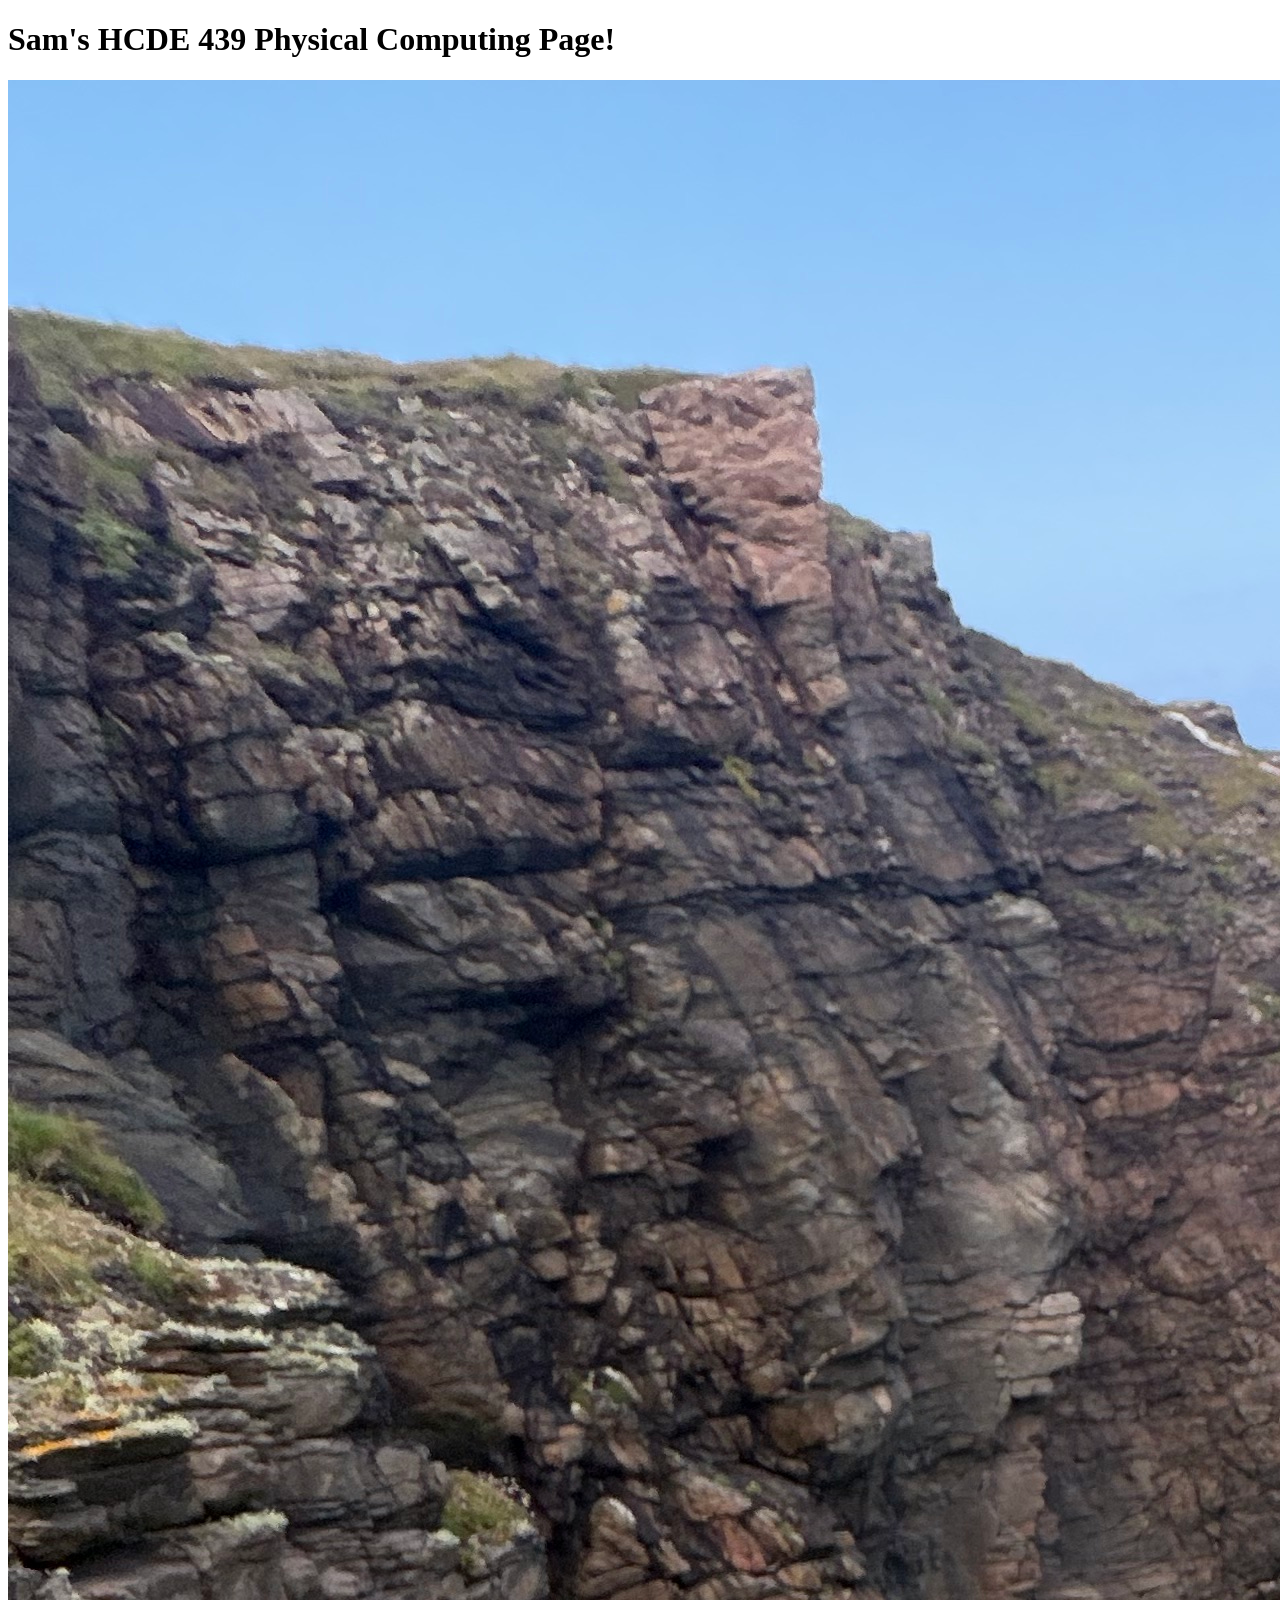
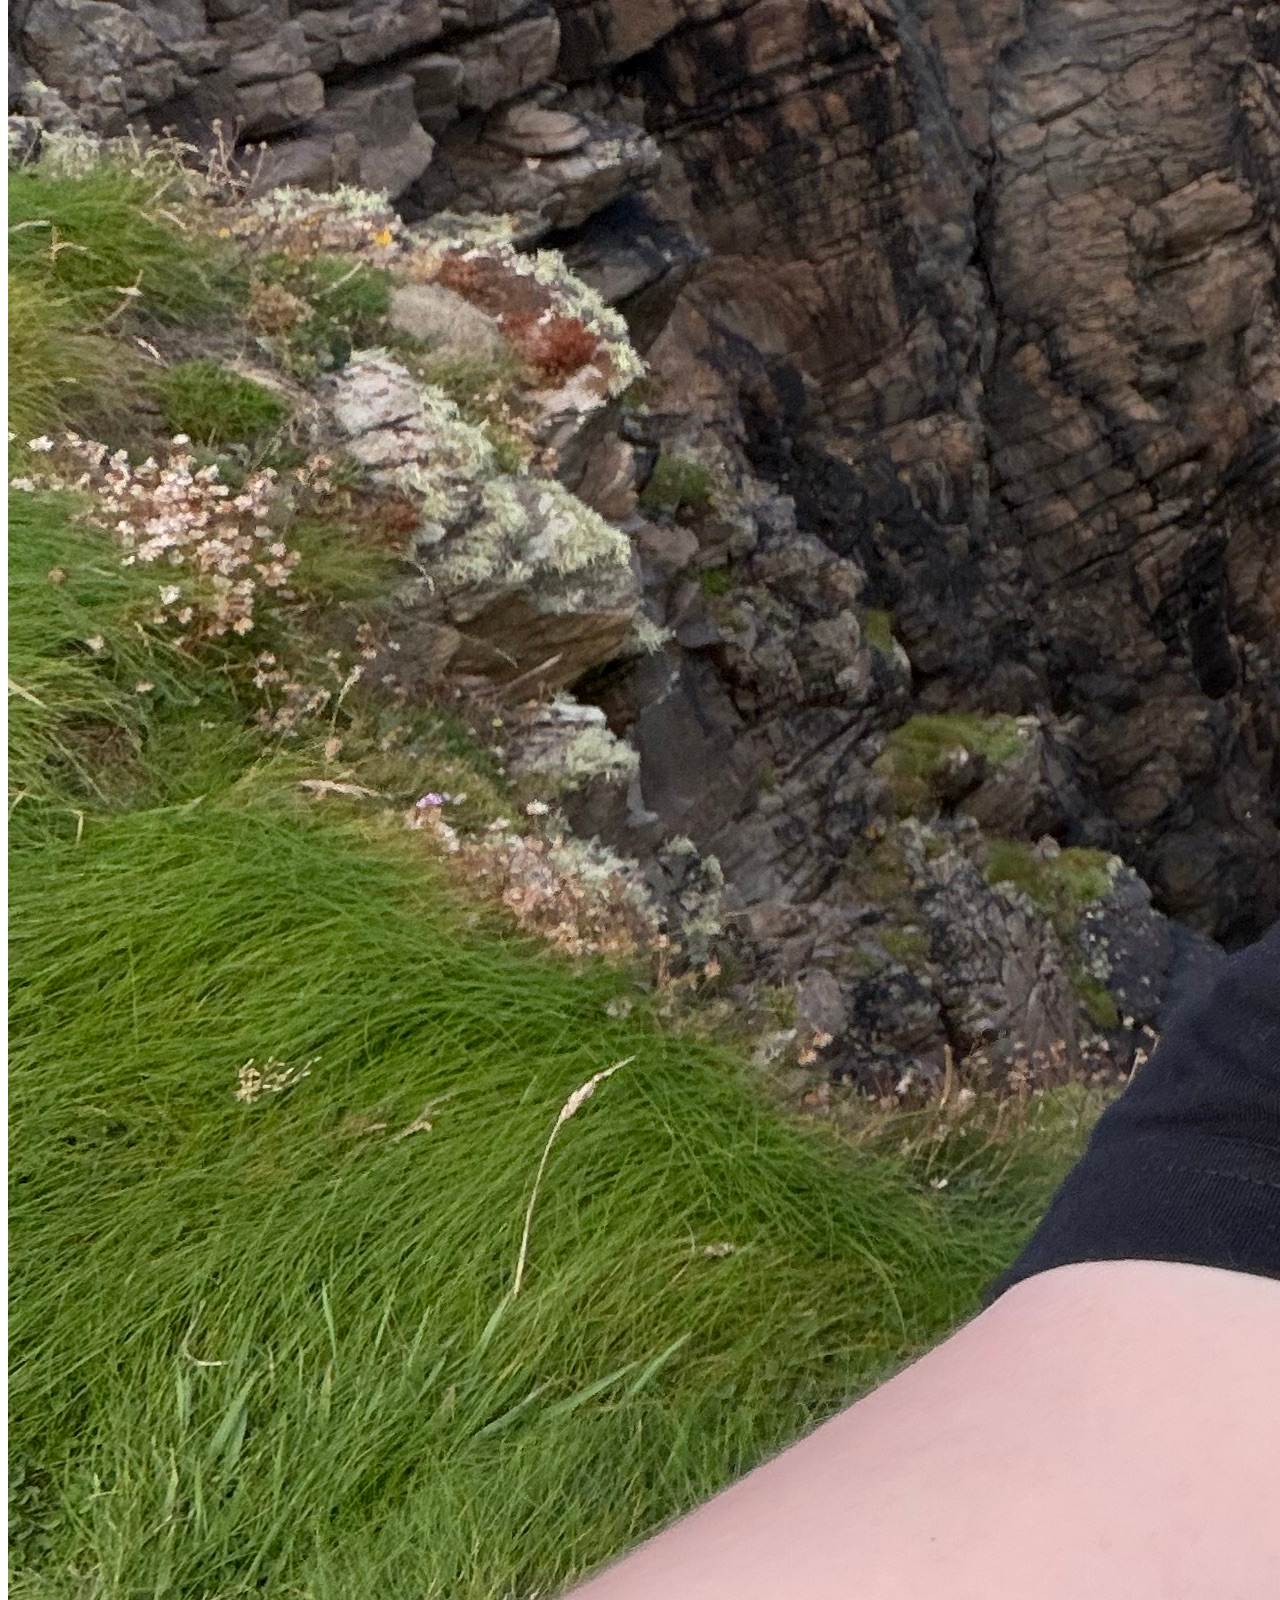
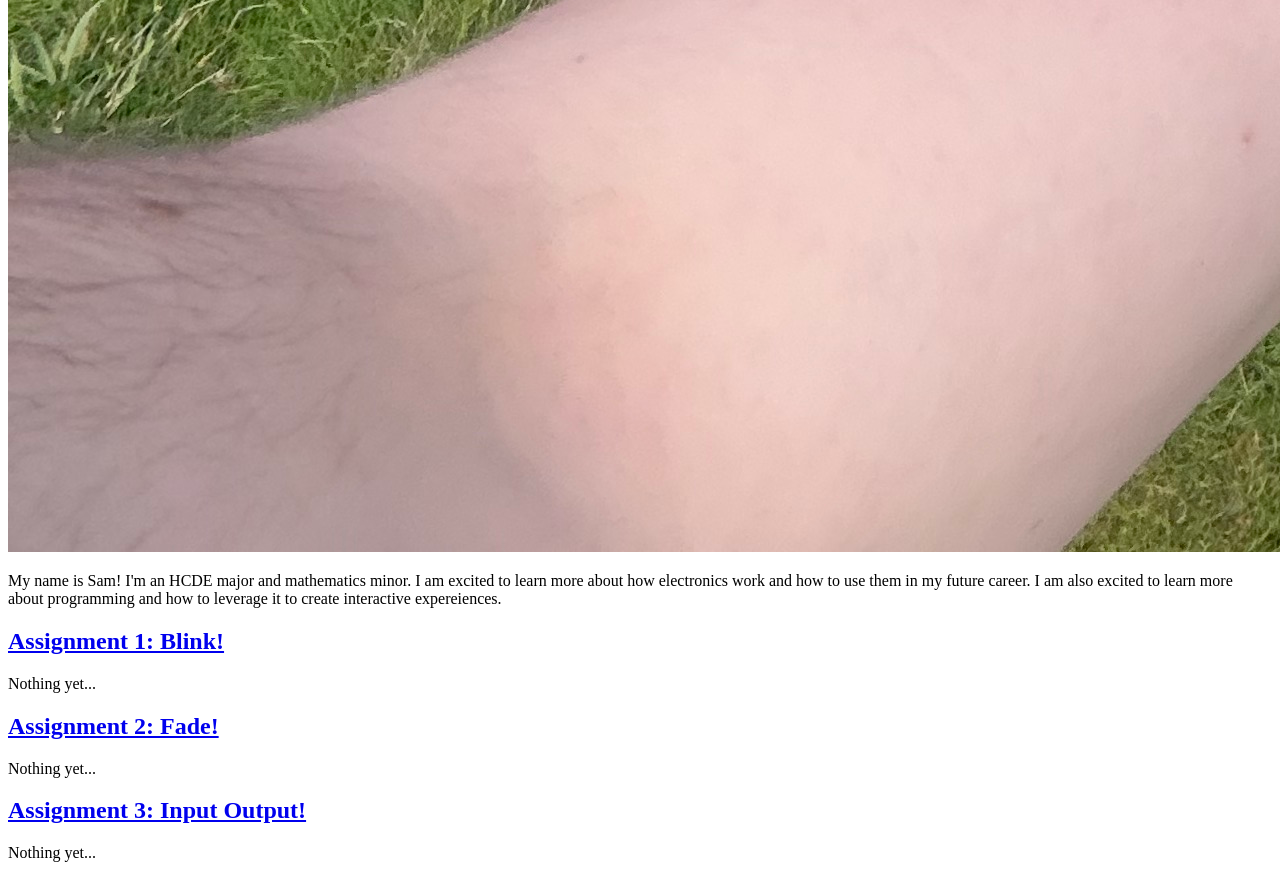
==== docs/index.html @ c6392445 "a0 setup" ====
<!DOCTYPE html>
<html>
  <head>
    <meta charset="utf-8" />
    <meta name="viewport" content="width=device-width, maximum-scale=1.0" />

    <title>Sam's HCDE 439 Physical Computing Page!</title>

    <link href="style.css" rel="stylesheet" />
  </head>
  <body>
    <h1>Sam's HCDE 439 Physical Computing Page!</h1>

    <div class="header">
      <img src="profile.jpeg" />
      <p>
        My name is Sam! I'm an HCDE major and mathematics minor. I am excited to learn more about how electronics
        work and how to use them in my future career. I am also excited to learn more about programming and how to
        leverage it to create interactive expereiences.
      </p>
    </div>

    <div class="grid">
      <div class="assignment">
        <a href="a1.html">
          <h2>Assignment 1: Blink!</h2>
        </a>
        <p>Nothing yet...</p>
      </div>

      <div class="assignment">
        <a href="a2.html">
          <h2>Assignment 2: Fade!</h2>
        </a>
        <p>Nothing yet...</p>
      </div>

      <div class="assignment">
        <a href="a3.html">
          <h2>Assignment 3: Input Output!</h2>
        </a>
        <p>Nothing yet...</p>
      </div>
    </div>
  </body>
</html>
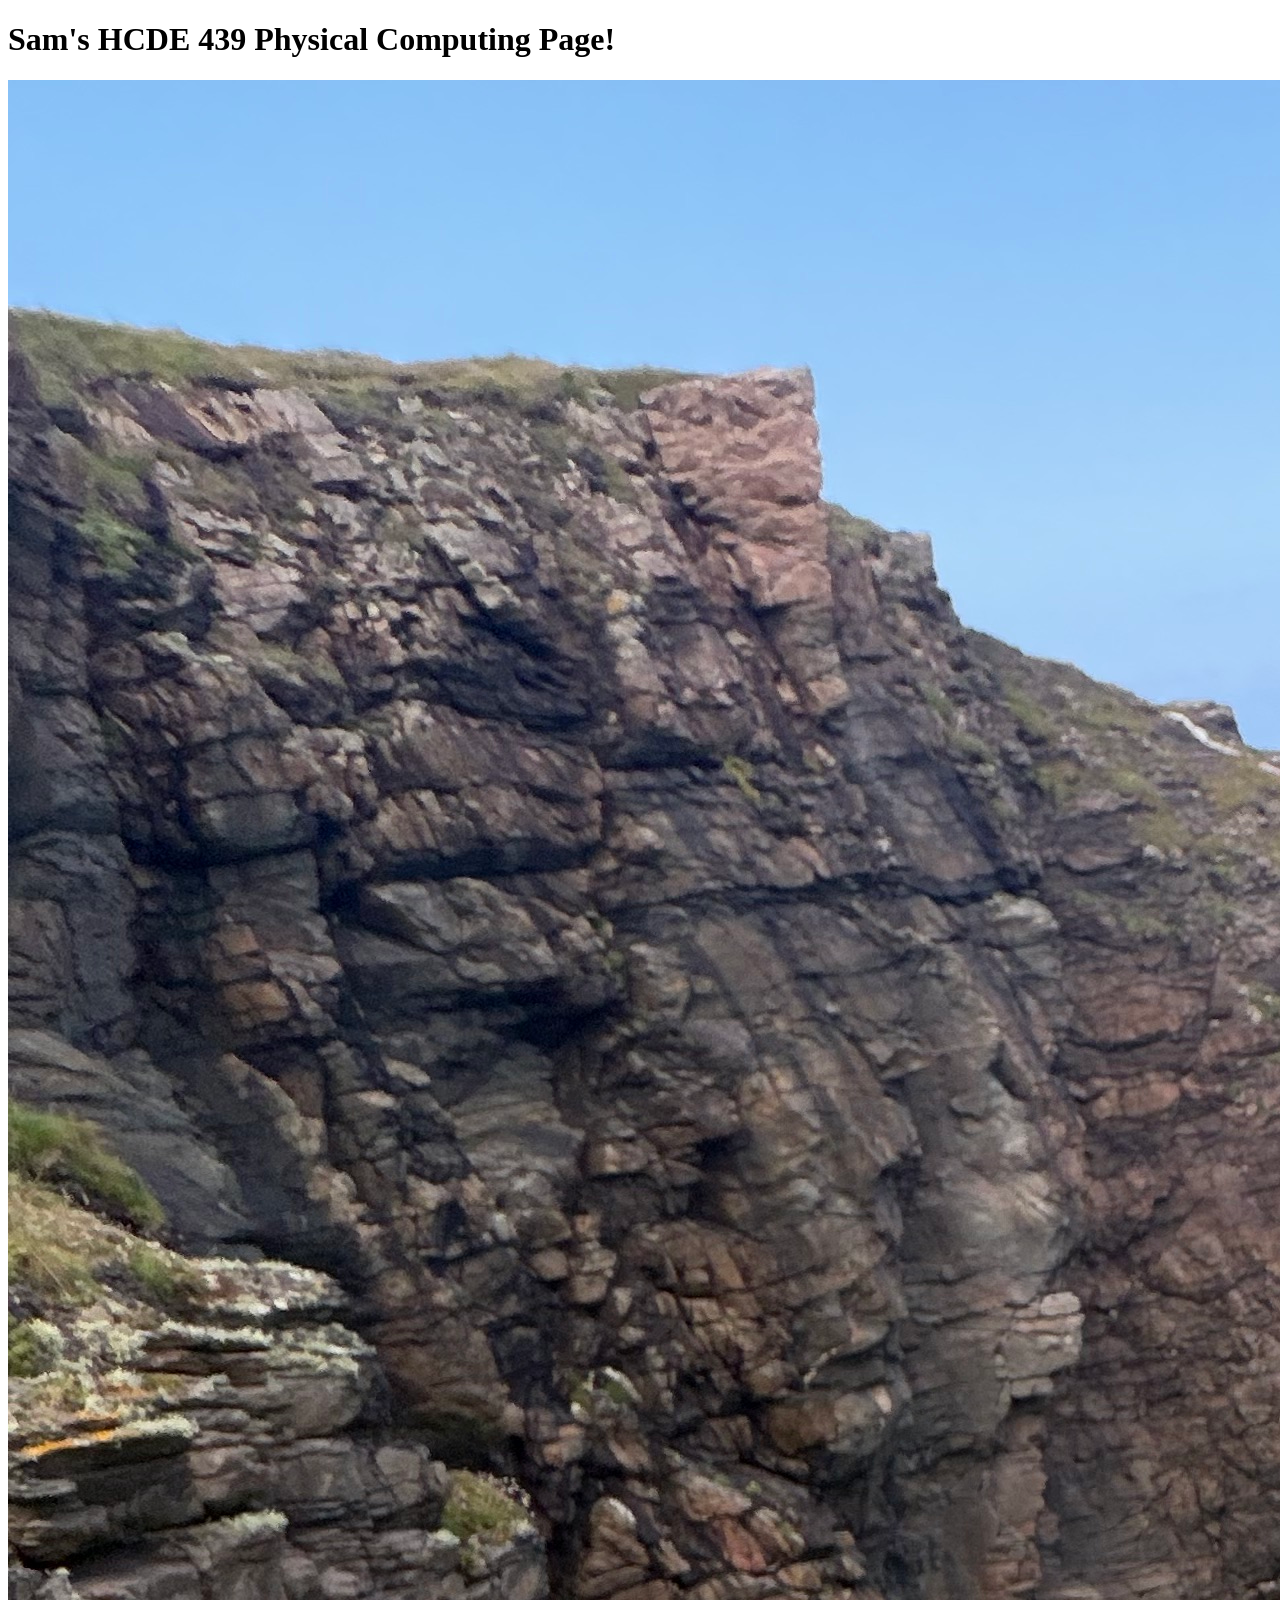
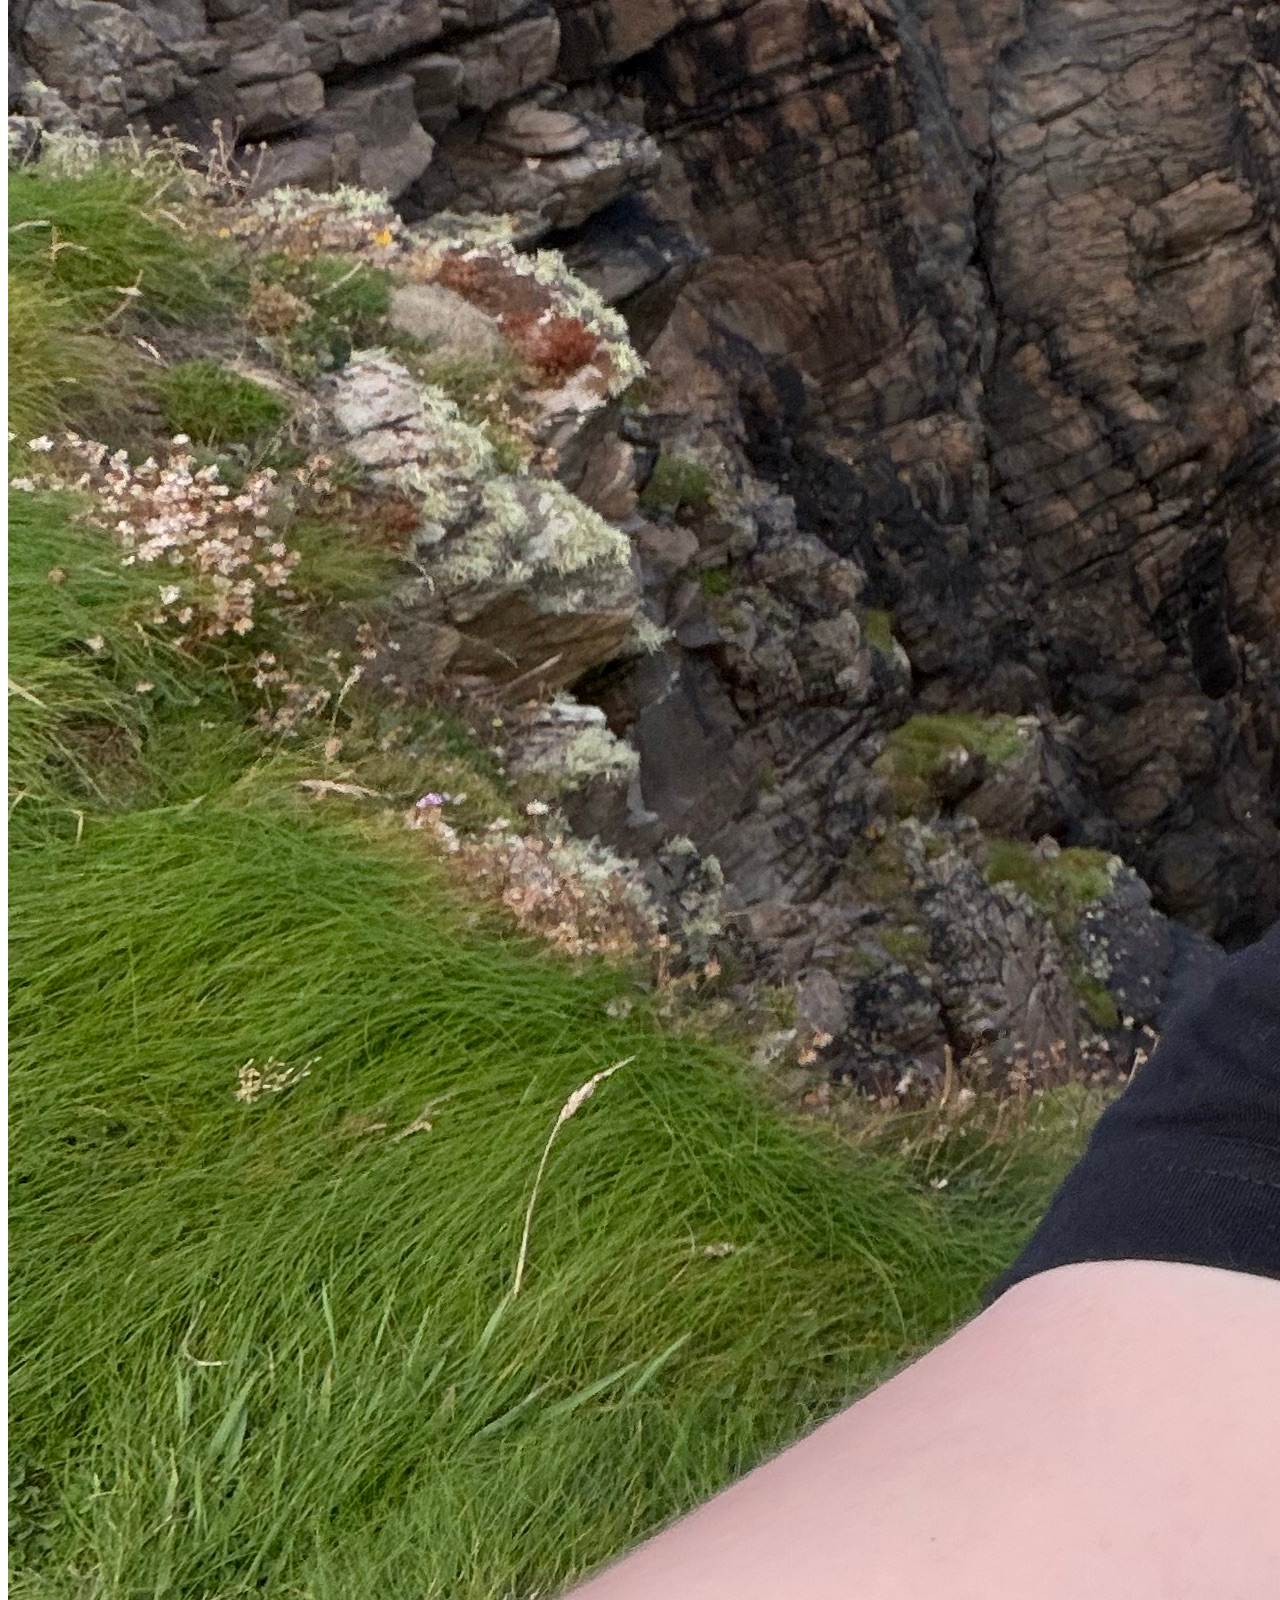
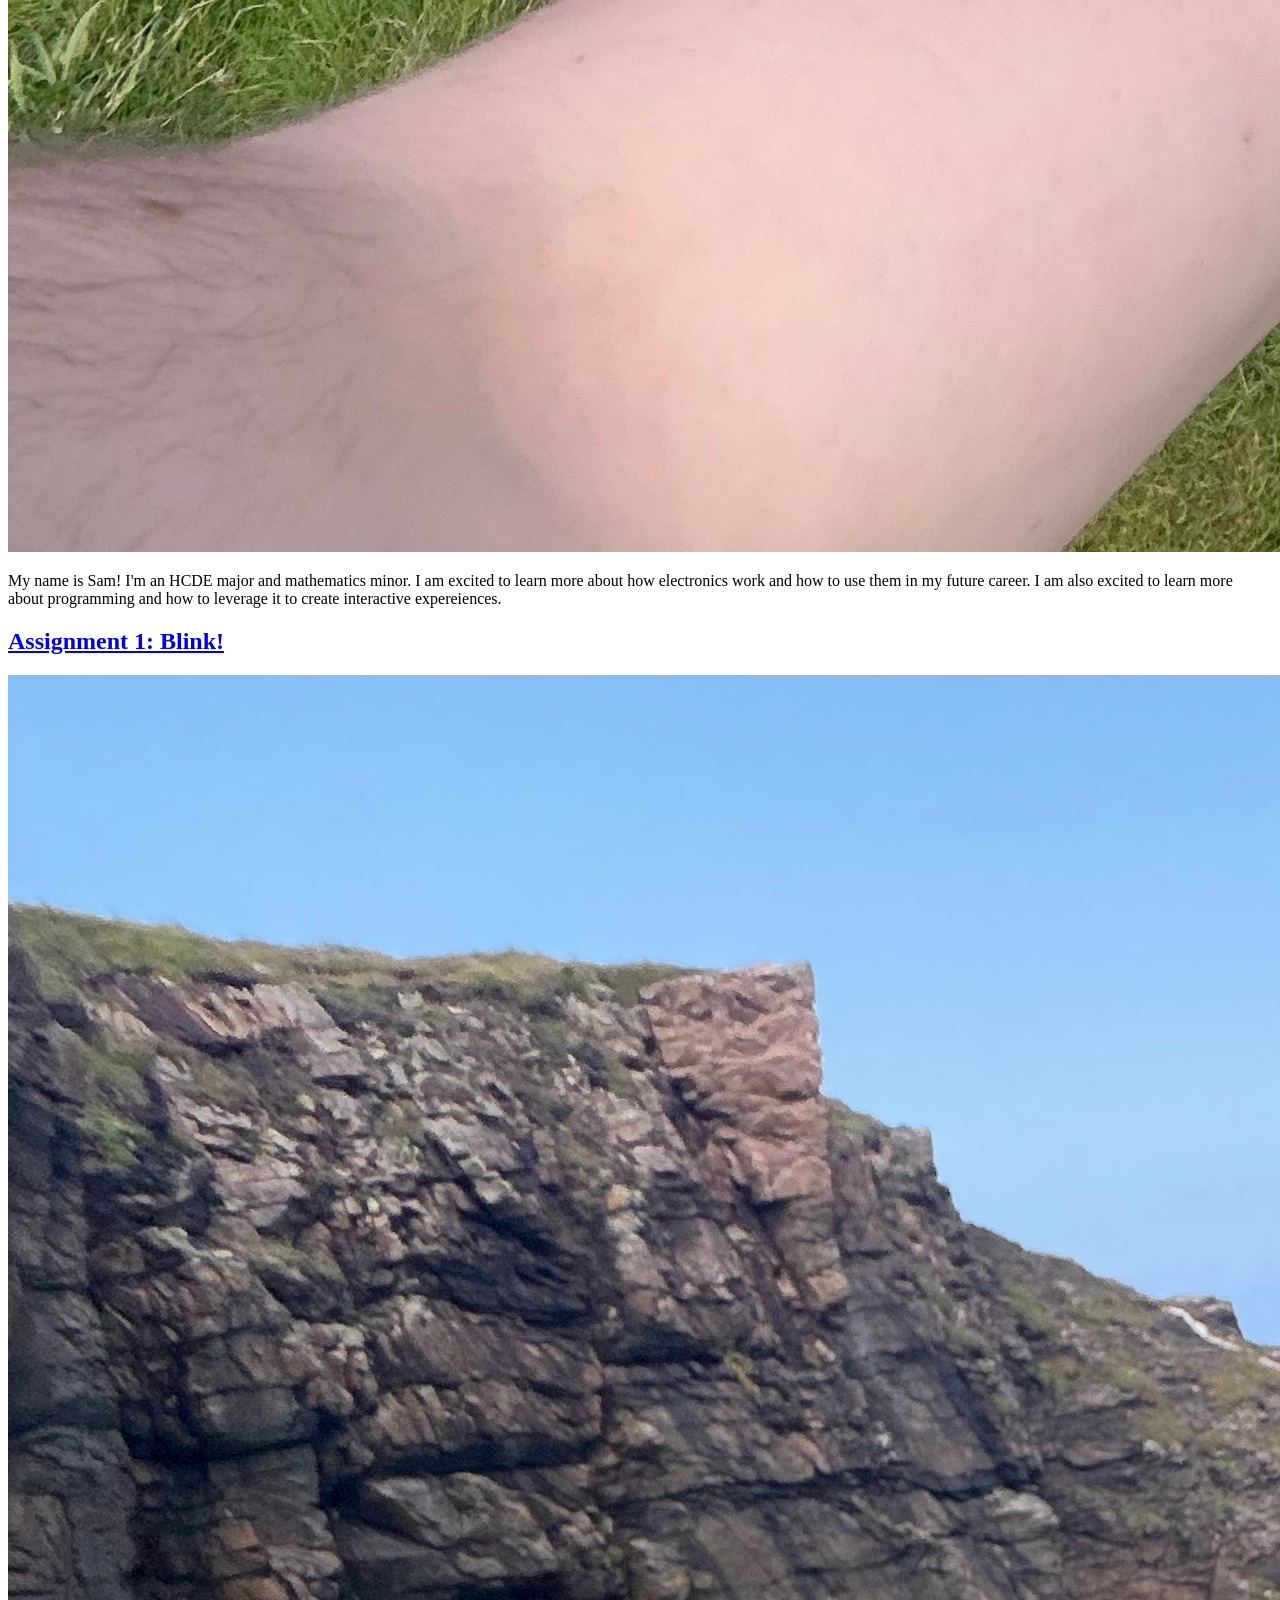
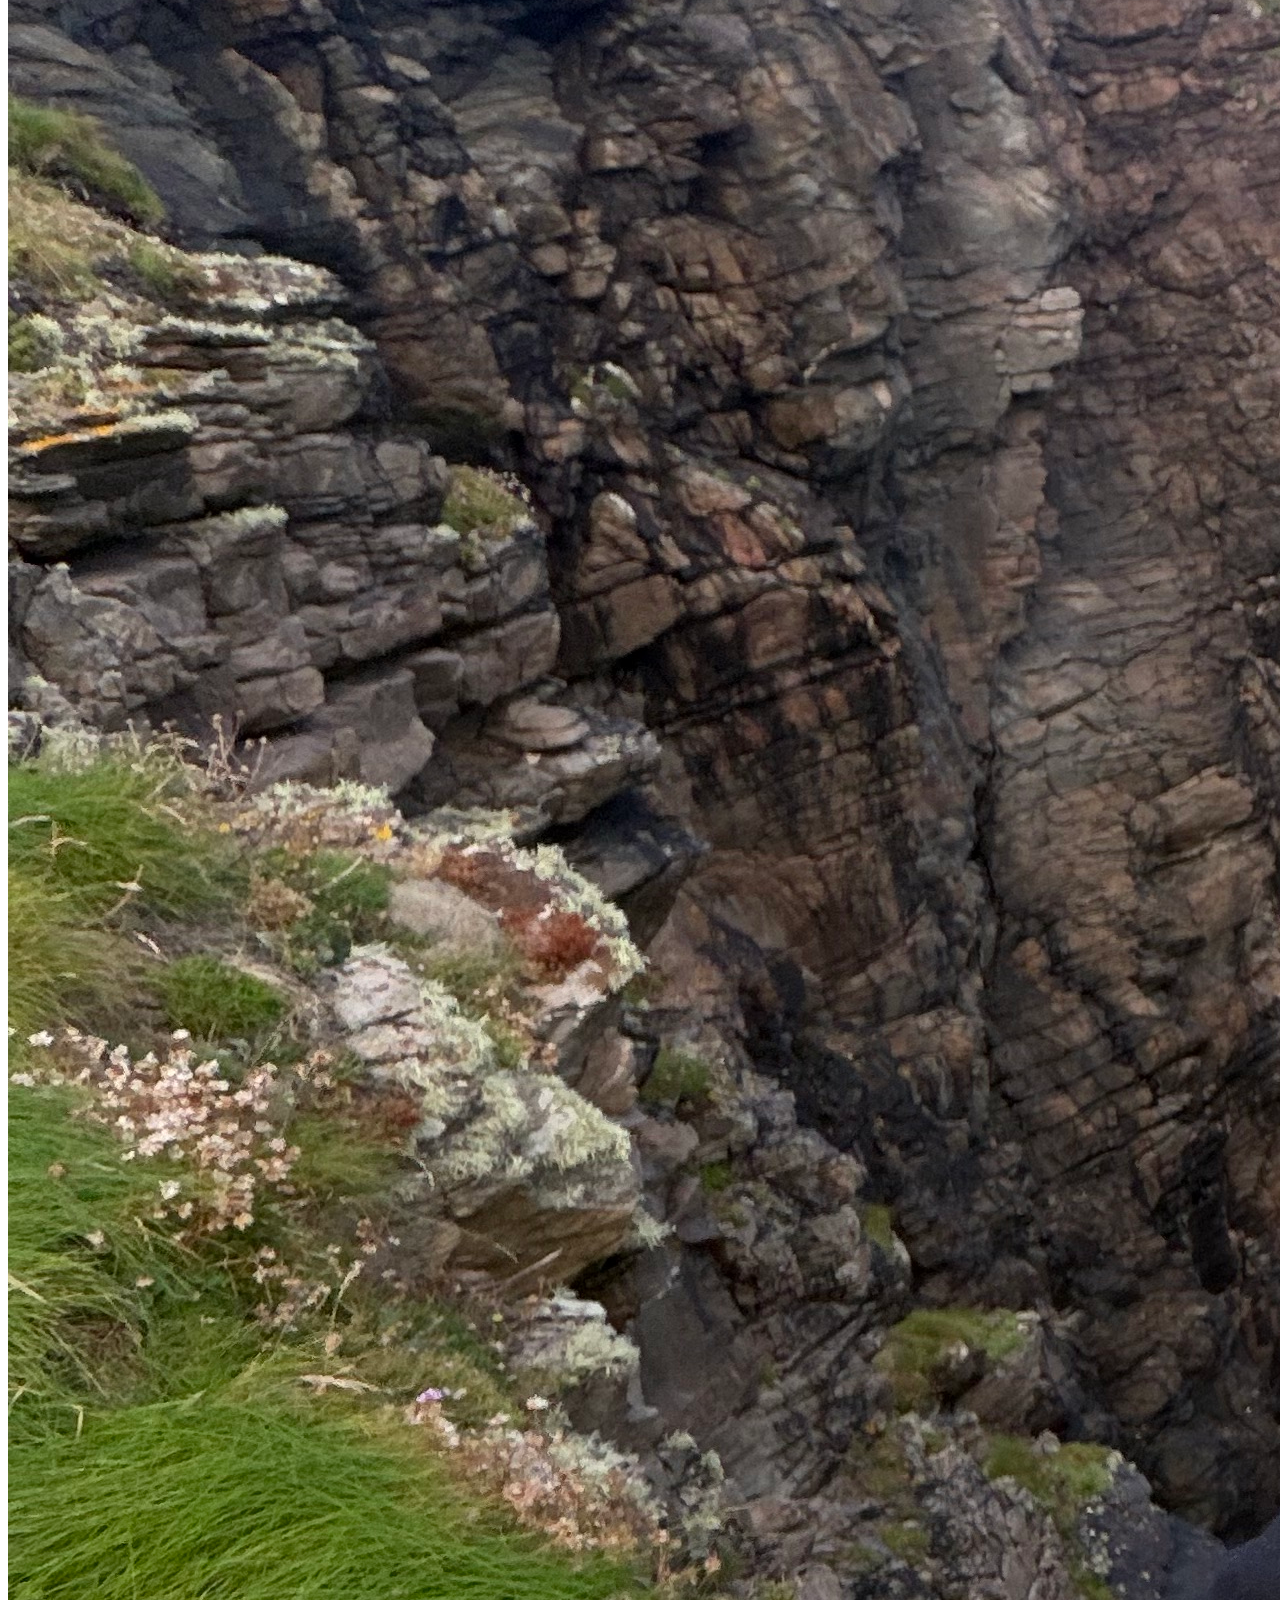
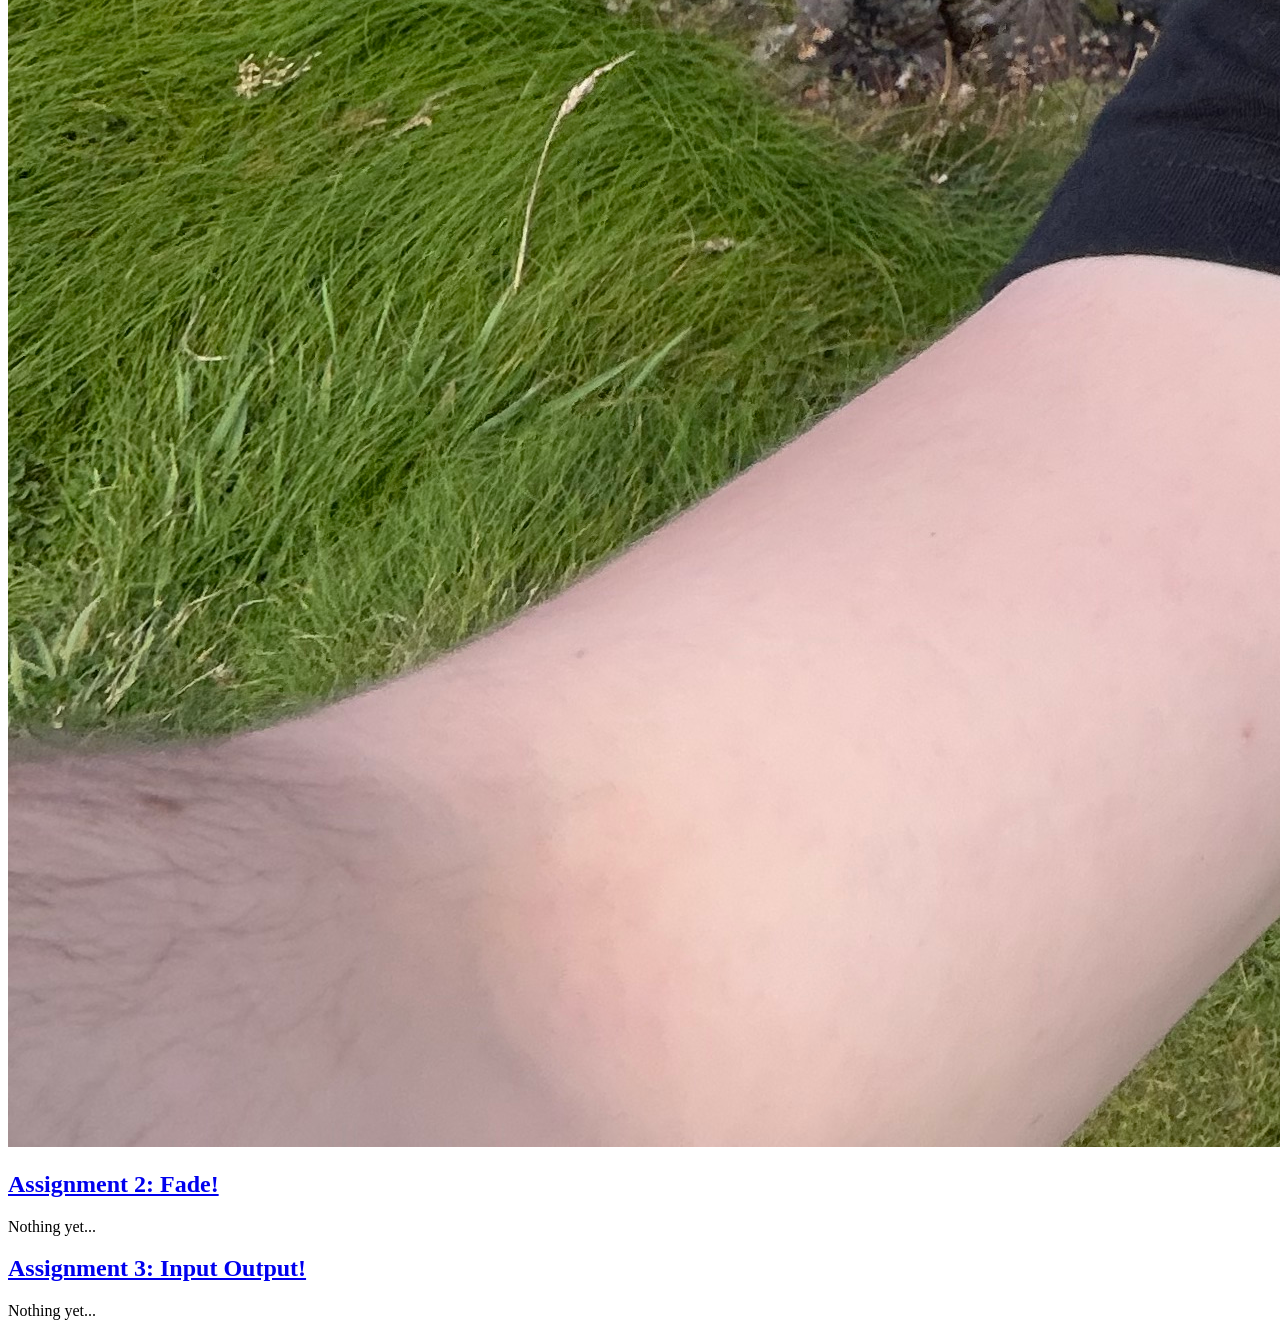
==== commit 16fe10d4: "finish a1" ====
--- a/docs/index.html
+++ b/docs/index.html
@@ -22,10 +22,10 @@
 
     <div class="grid">
       <div class="assignment">
-        <a href="a1.html">
+        <a href="a1/a1.html">
           <h2>Assignment 1: Blink!</h2>
         </a>
-        <p>Nothing yet...</p>
+        <img src="profile.jpeg" />
       </div>
 
       <div class="assignment">
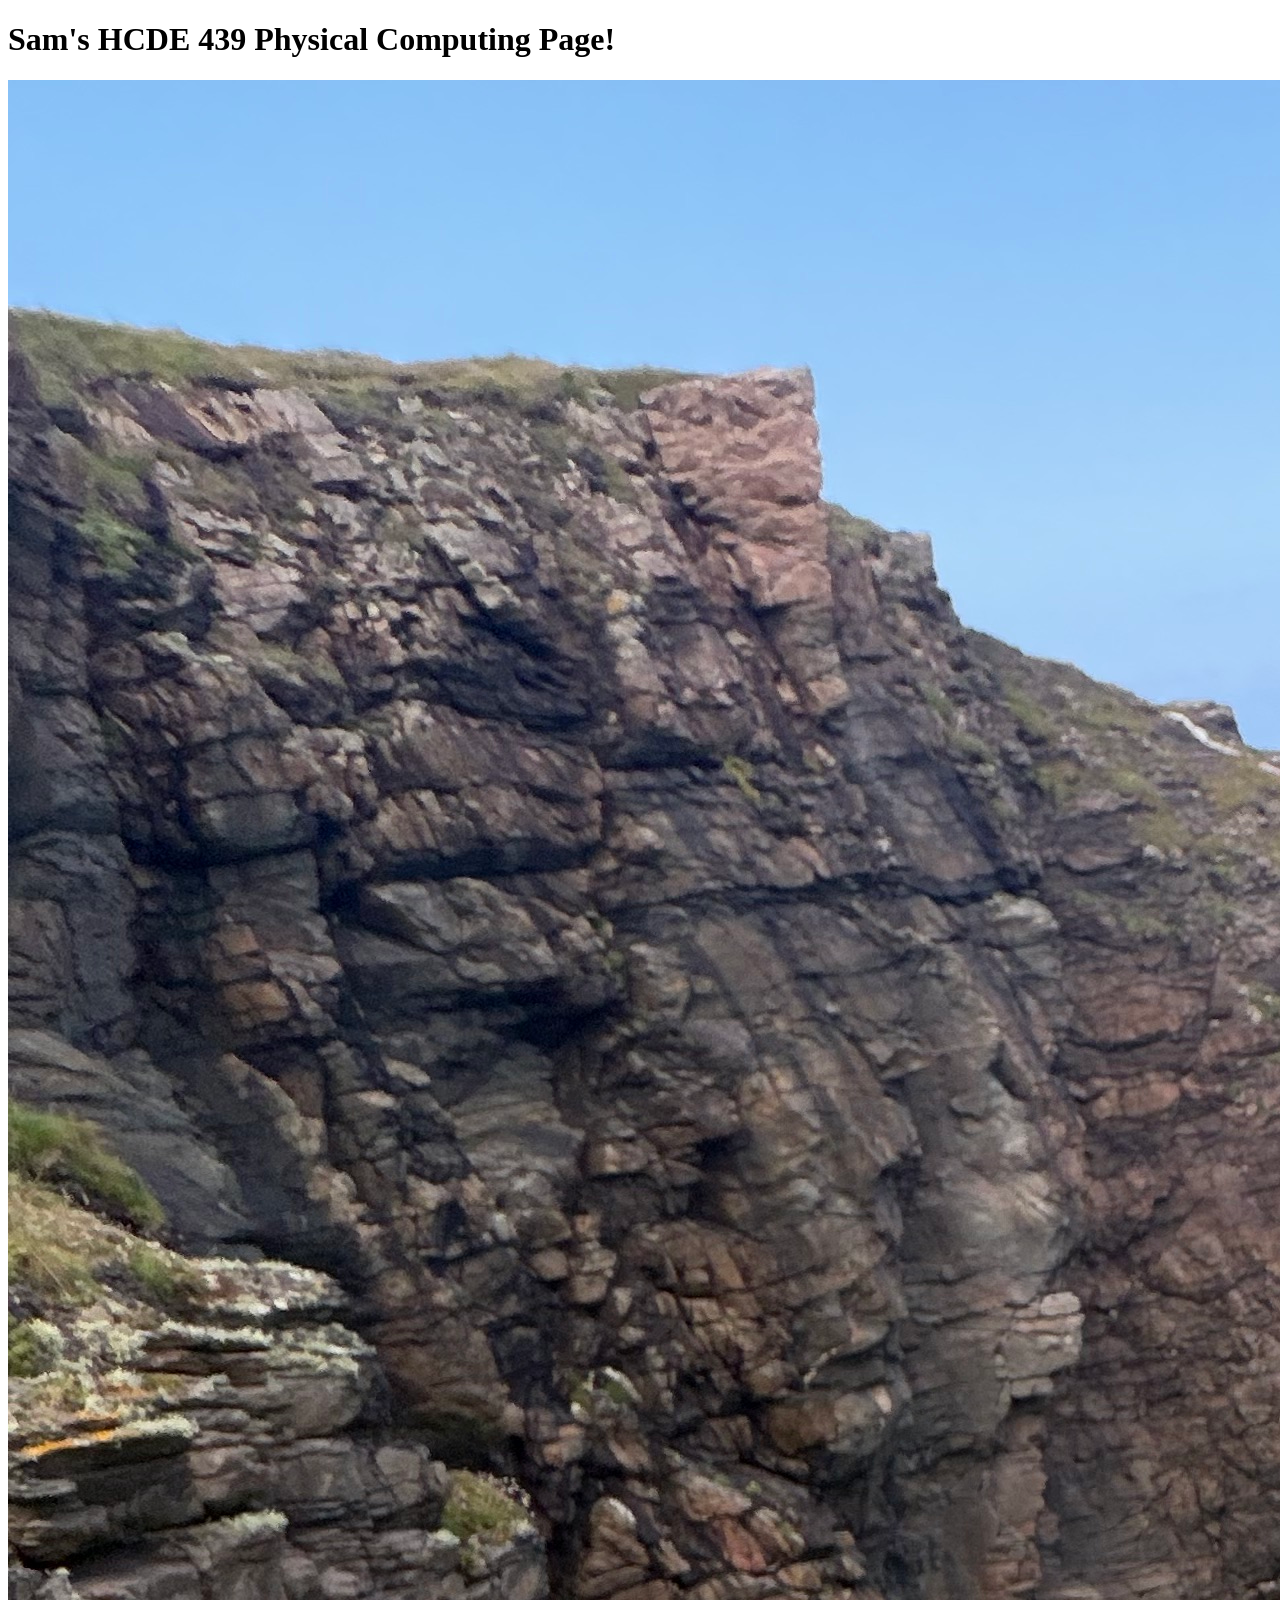
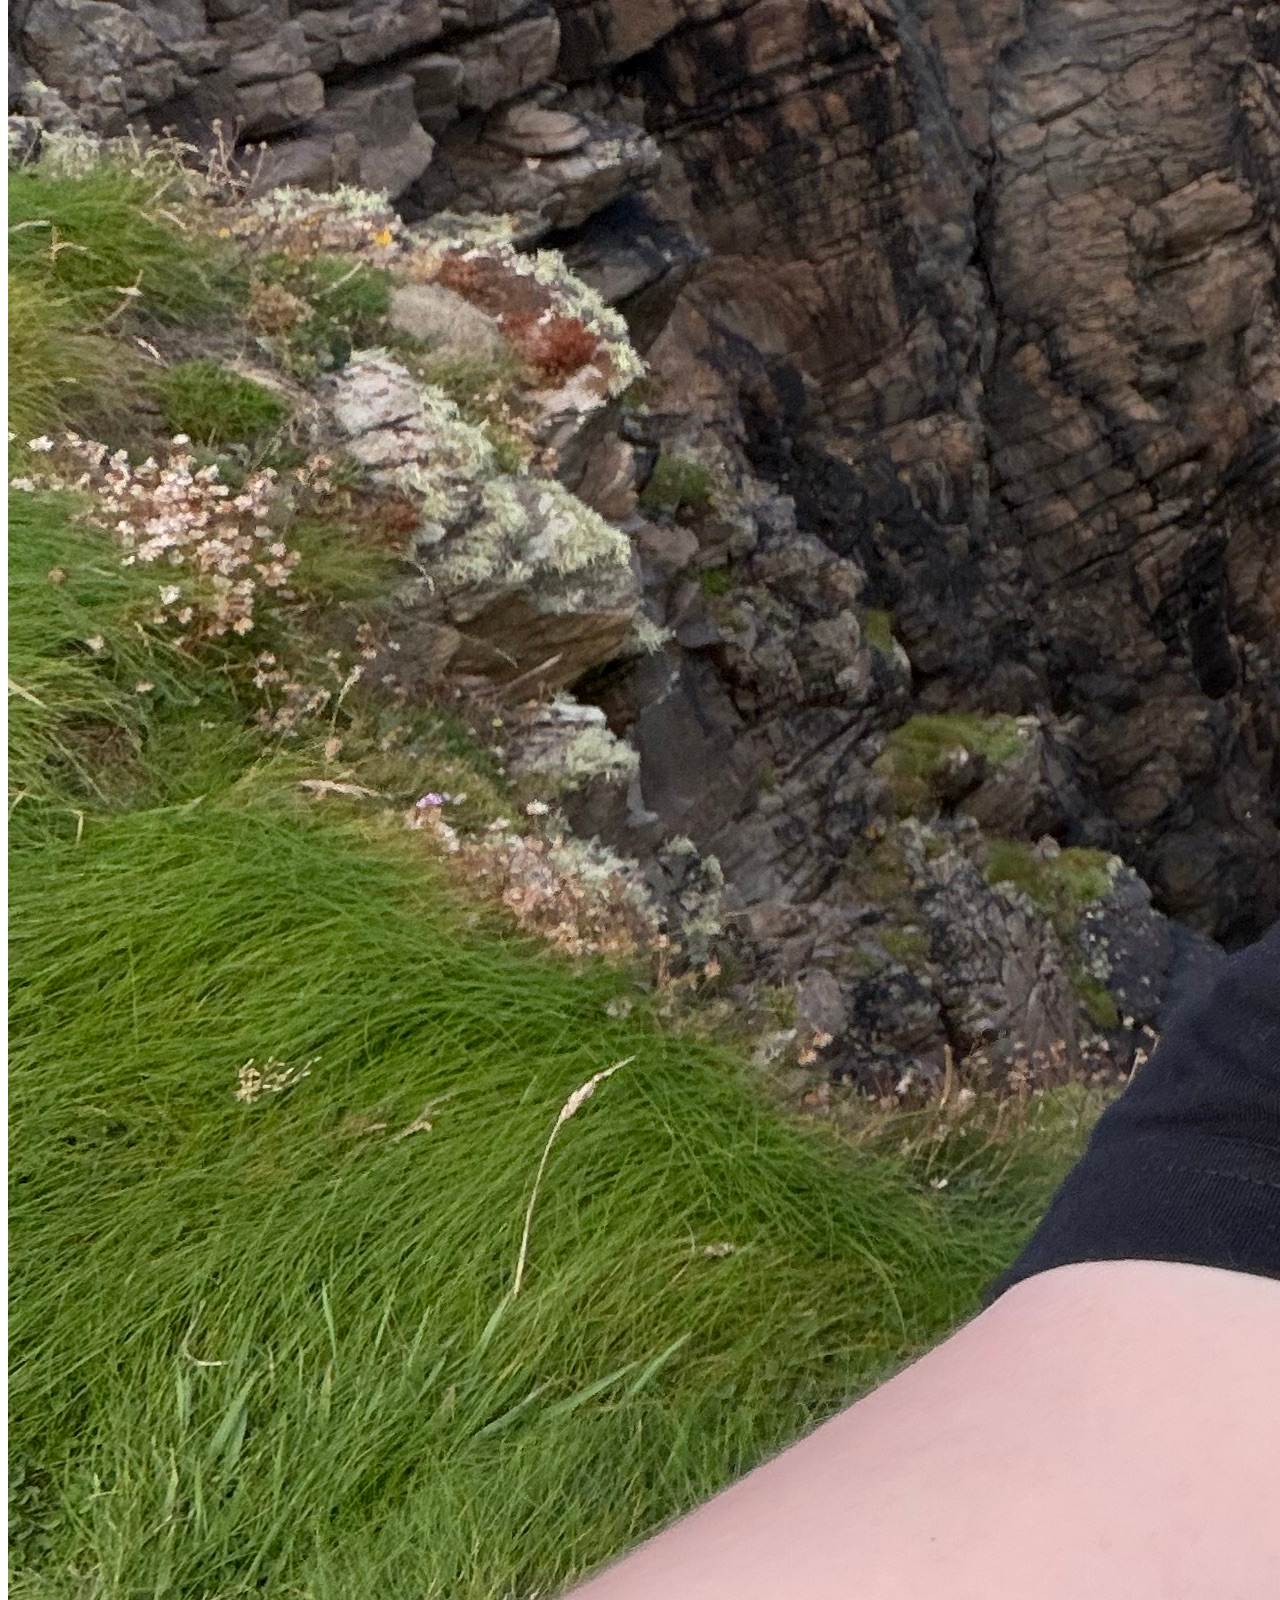
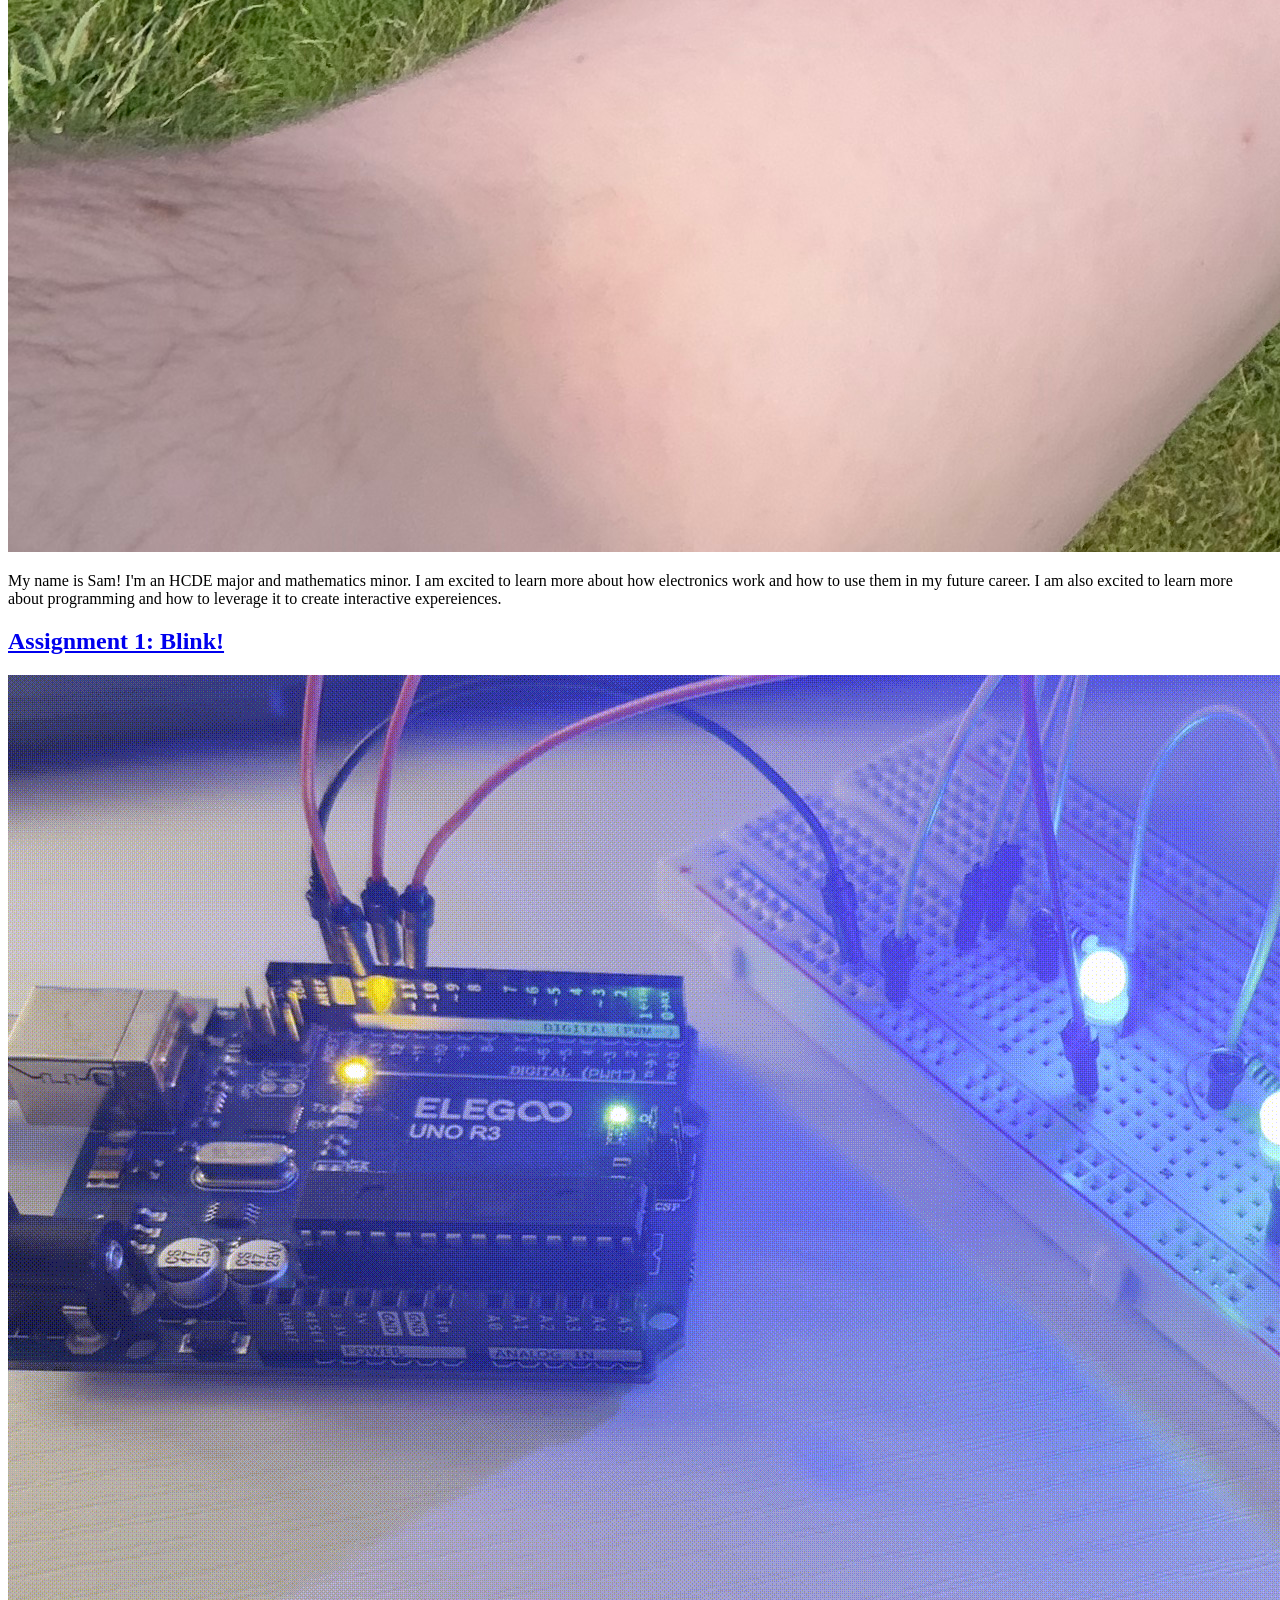
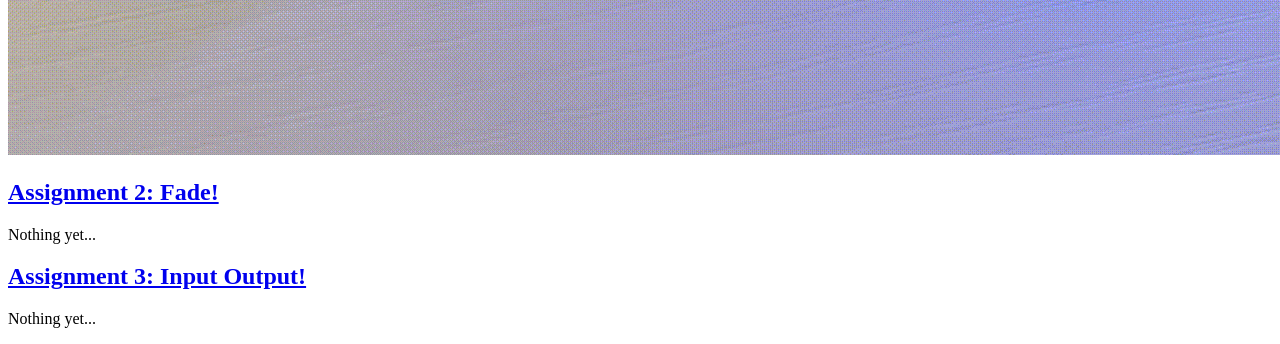
==== commit 2d199f96: "updated main page to include gif" ====
--- a/docs/index.html
+++ b/docs/index.html
@@ -25,7 +25,7 @@
         <a href="a1/a1.html">
           <h2>Assignment 1: Blink!</h2>
         </a>
-        <img src="profile.jpeg" />
+        <img src="a1/IMG_2490.gif" />
       </div>
 
       <div class="assignment">
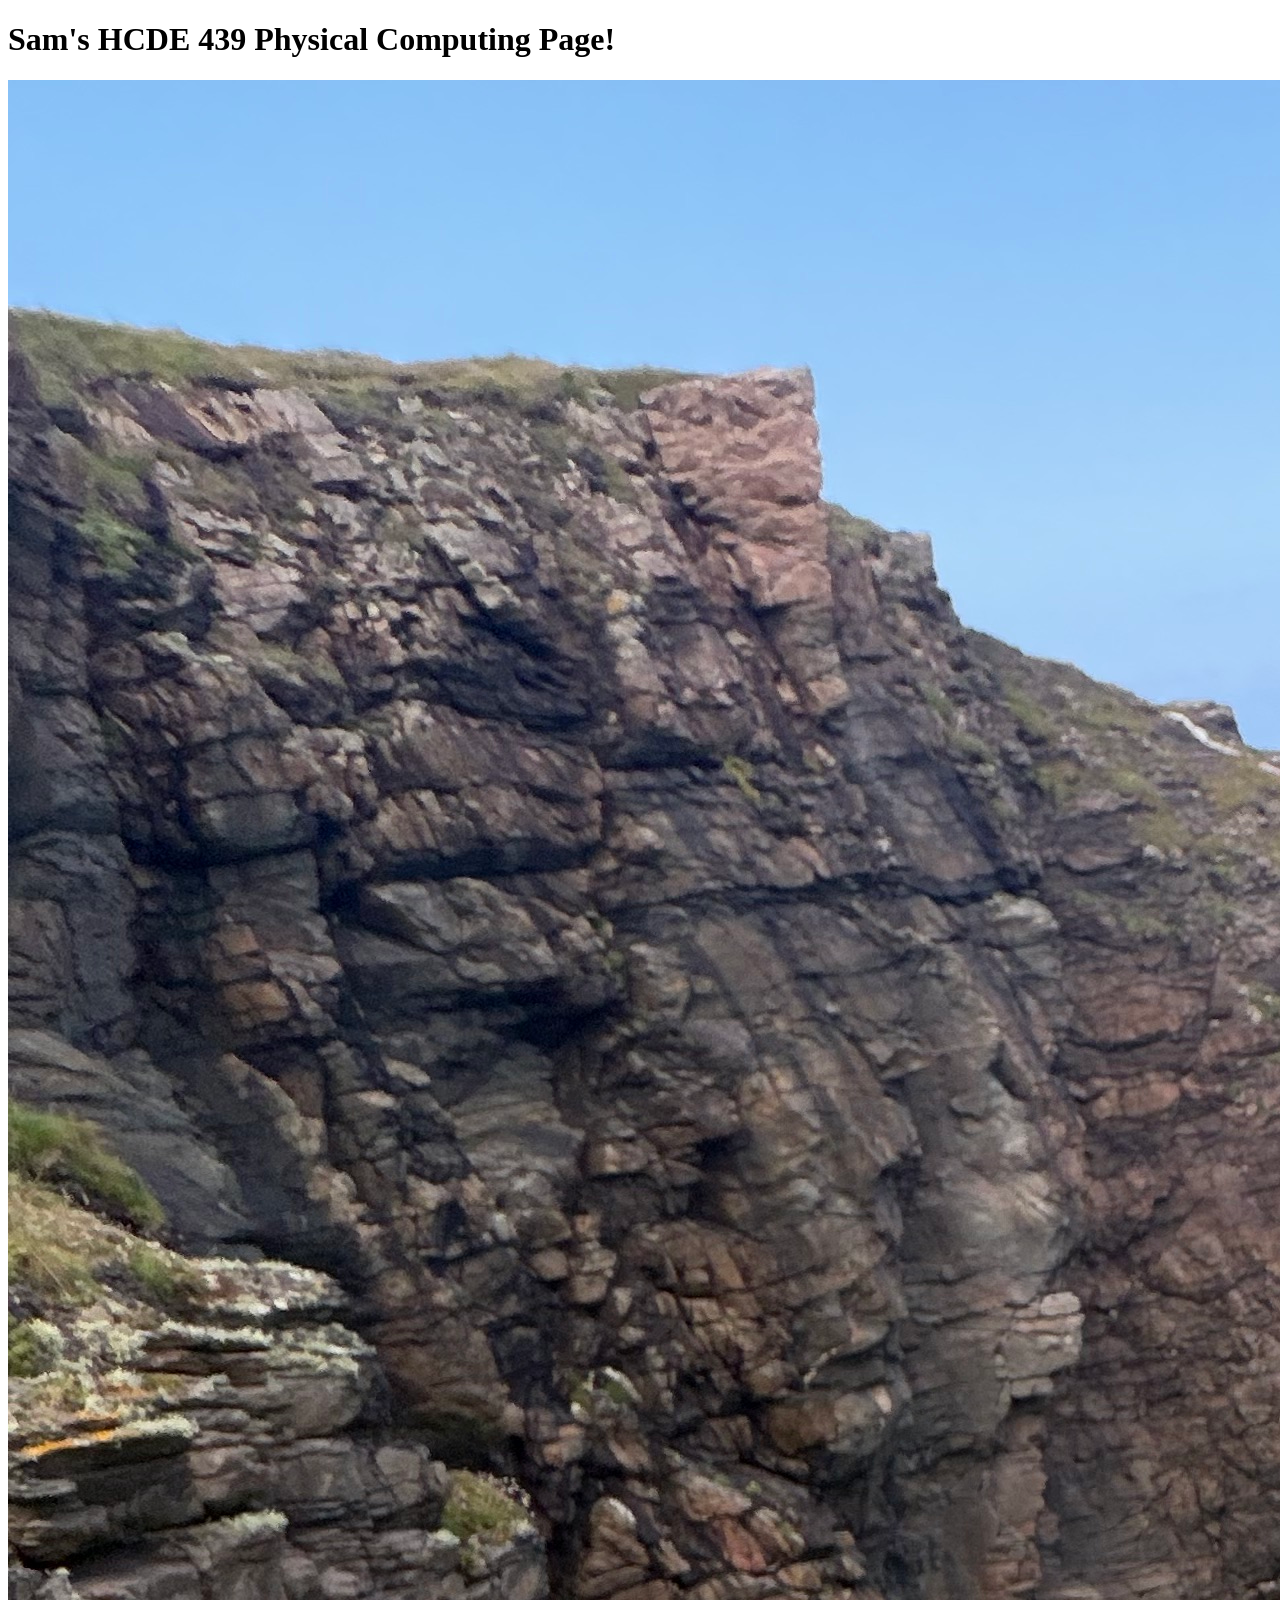
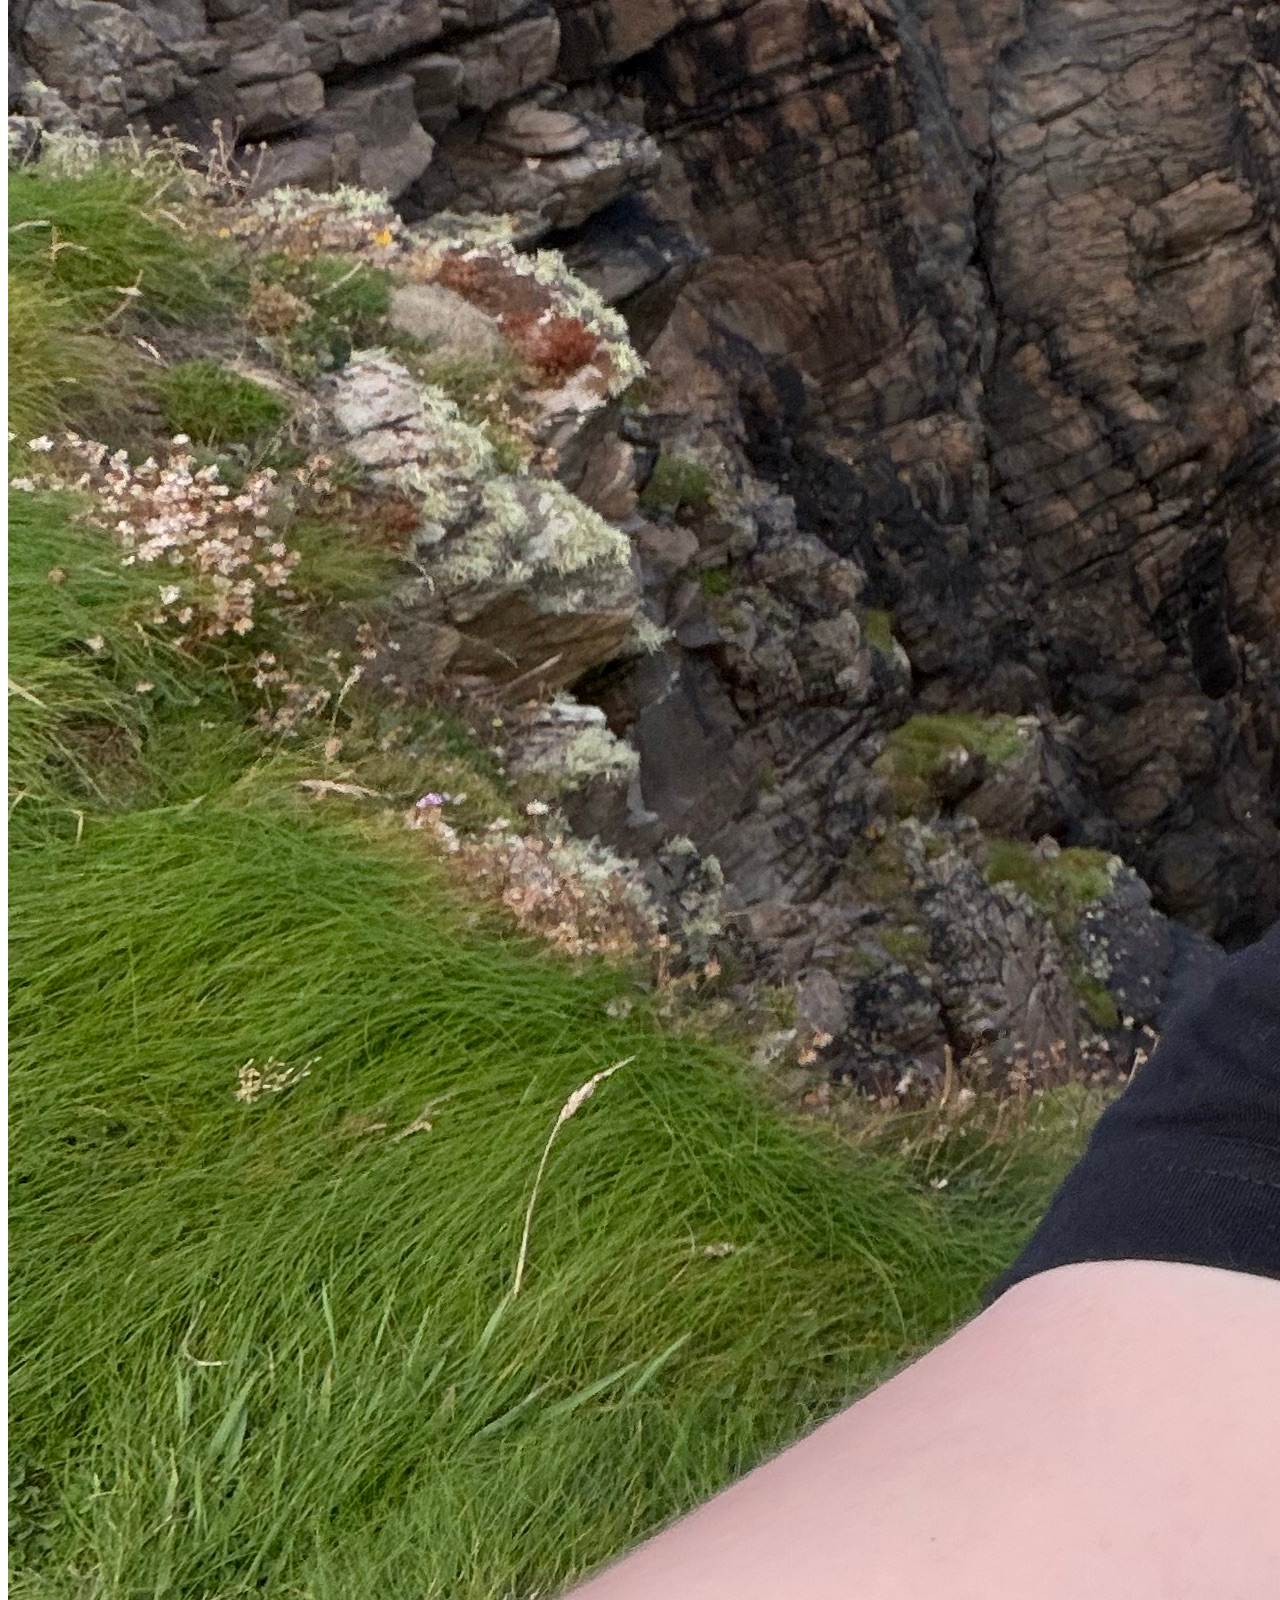
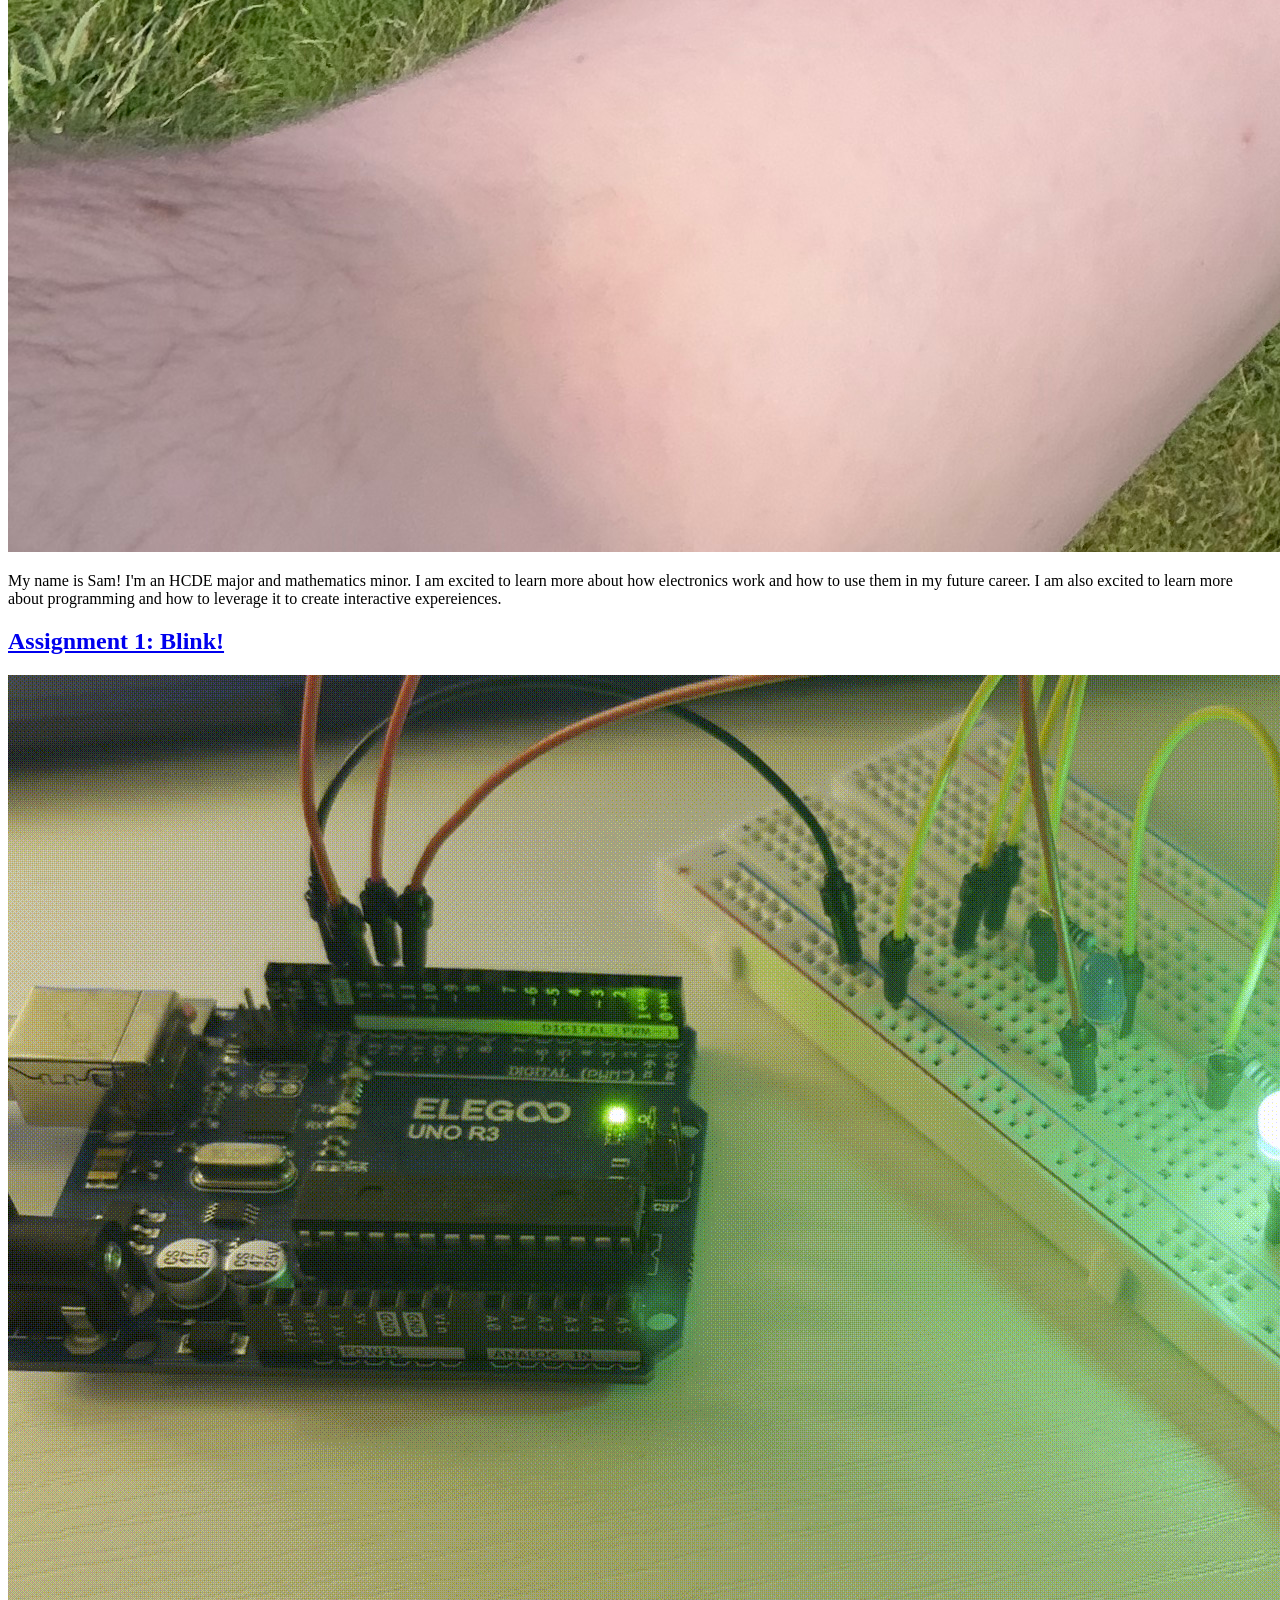
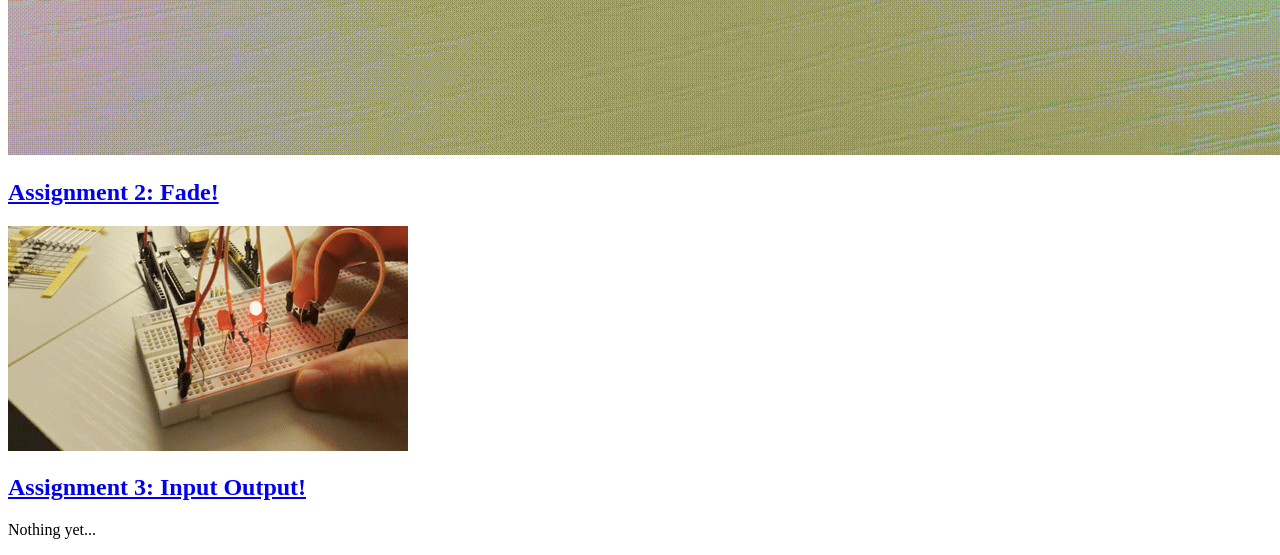
==== commit 104a2e3d: "updated main page" ====
--- a/docs/index.html
+++ b/docs/index.html
@@ -29,10 +29,10 @@
       </div>
 
       <div class="assignment">
-        <a href="a2.html">
+        <a href="a2/a2.html">
           <h2>Assignment 2: Fade!</h2>
         </a>
-        <p>Nothing yet...</p>
+        <img src="a2/a2demo.gif" />
       </div>
 
       <div class="assignment">
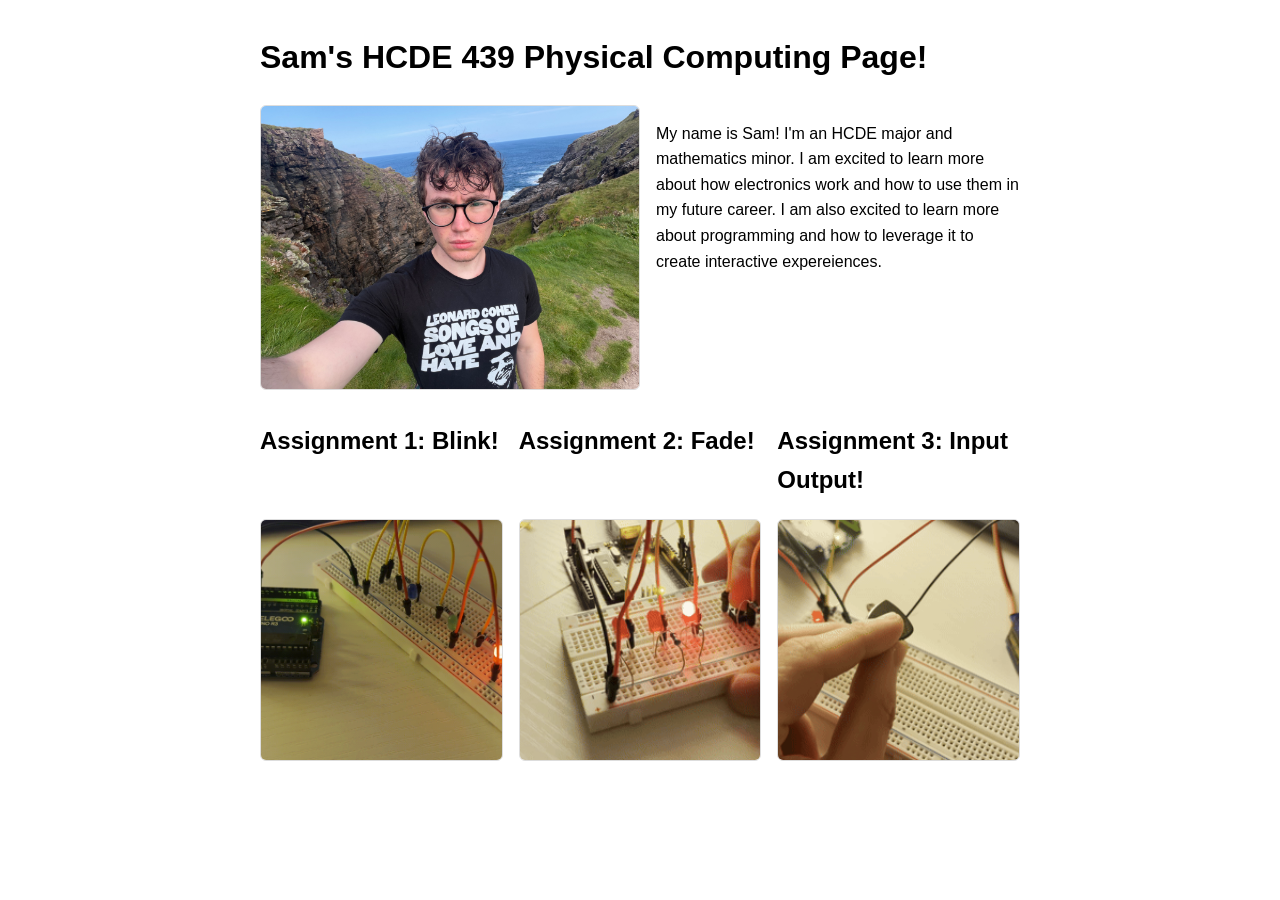
==== commit e529bf83: "a3" ====
--- a/docs/index.html
+++ b/docs/index.html
@@ -36,10 +36,10 @@
       </div>
 
       <div class="assignment">
-        <a href="a3.html">
+        <a href="a3/a3.html">
           <h2>Assignment 3: Input Output!</h2>
         </a>
-        <p>Nothing yet...</p>
+        <img src="a3/a3demo.gif" />
       </div>
     </div>
   </body>
--- a/docs/style.css
+++ b/docs/style.css
@@ -0,0 +1,95 @@
+body {
+  font-family: -apple-system, BlinkMacSystemFont, sans-serif;
+  max-width: 760px;
+  margin: 2rem auto;
+  padding: 0 1rem;
+  line-height: 1.6;
+}
+
+h2 {
+  margin-top: 2.5rem;
+  padding-top: 1.5rem;
+  border-top: 1px solid #ddd;
+}
+
+img {
+  display: block;
+  box-sizing: border-box;
+  max-width: 100%;
+  height: auto;
+  border: 1px solid #ddd;
+  border-radius: 6px;
+}
+
+figure {
+  margin: 1.5rem 0;
+}
+
+figcaption {
+  font-size: 0.9rem;
+  color: #555;
+  margin-top: 0.5rem;
+}
+
+table {
+  border-collapse: collapse;
+  width: 100%;
+}
+
+th,
+td {
+  border: 1px solid #ccc;
+  padding: 0.4rem 0.6rem;
+  text-align: left;
+}
+
+pre {
+  background: #f6f8fa;
+  padding: 1rem;
+  overflow-x: auto;
+}
+
+/* Home page */
+
+.header {
+  display: flex;
+  gap: 1rem;
+}
+
+.header img {
+  width: 50%;
+  object-fit: cover;
+}
+
+.grid {
+  display: grid;
+  grid-template-columns: repeat(auto-fit, minmax(200px, 1fr));
+  gap: 1rem;
+  margin-top: 2rem;
+}
+
+.assignment {
+  display: flex;
+  flex-direction: column;
+}
+
+.assignment h2 {
+  margin-top: 0;
+  padding-top: 0;
+  border-top: none;
+}
+
+.assignment a {
+  color: #000;
+  text-decoration: none;
+}
+
+.assignment a:hover {
+  color: #f06;
+}
+
+.assignment img {
+  margin-top: auto;
+  aspect-ratio: 1;
+  object-fit: cover;
+}
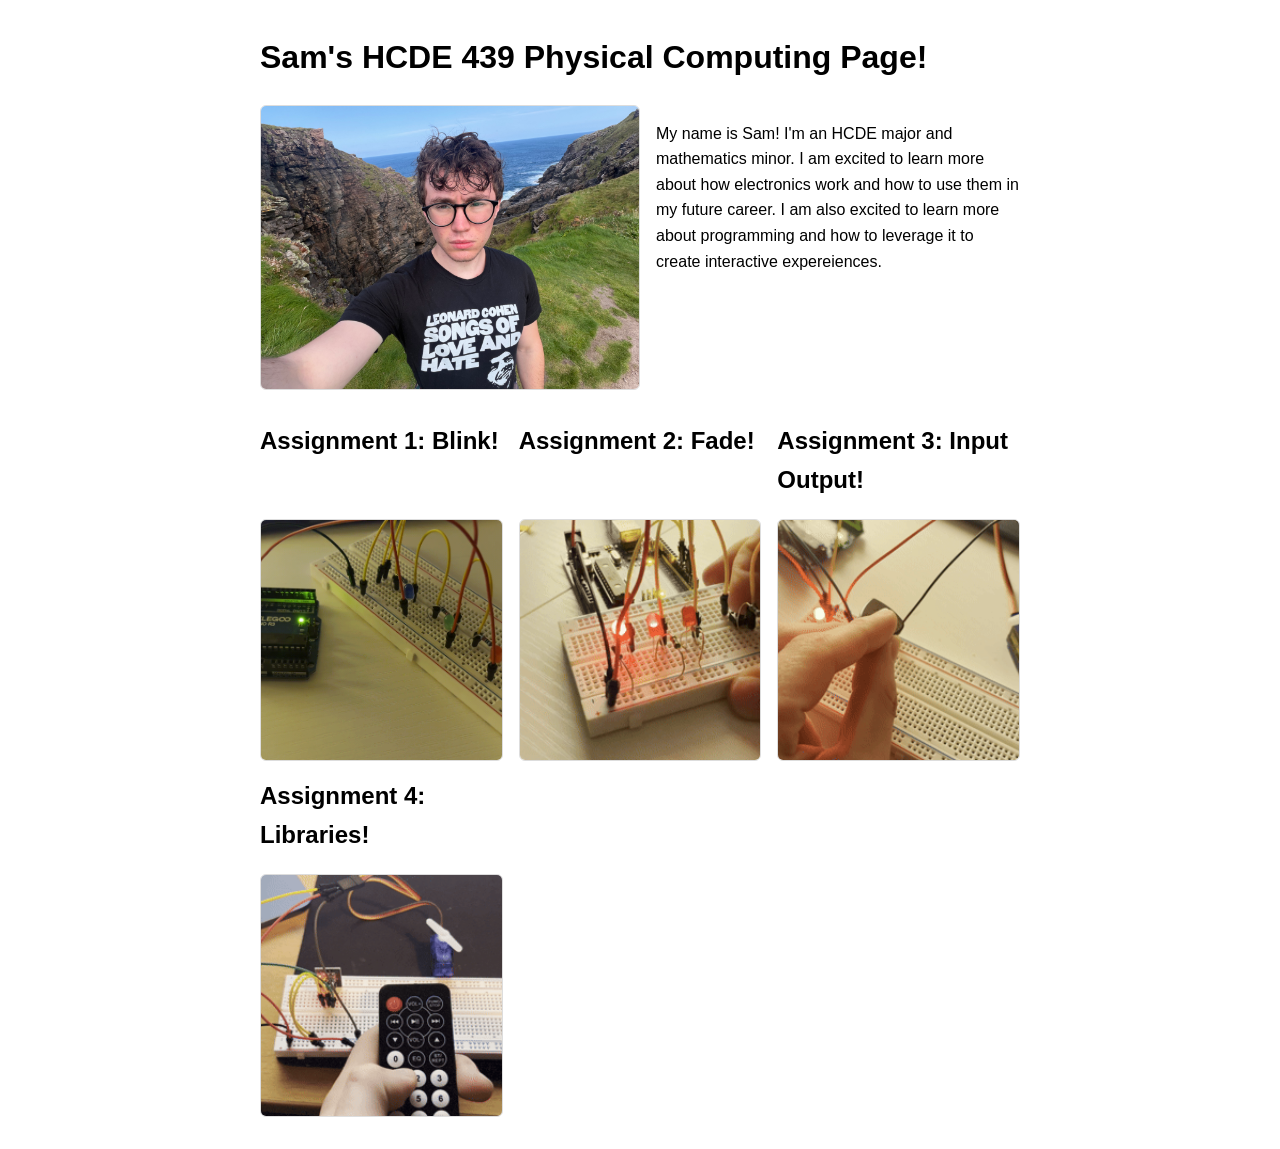
==== commit 02612238: "a4 completion" ====
--- a/docs/index.html
+++ b/docs/index.html
@@ -41,6 +41,13 @@
         </a>
         <img src="a3/a3demo.gif" />
       </div>
+
+      <div class="assignment">
+        <a href="a4/a4.html">
+          <h2>Assignment 4: Libraries!</h2>
+        </a>
+        <img src="a4/a4demo.gif" />
+      </div>
     </div>
   </body>
 </html>
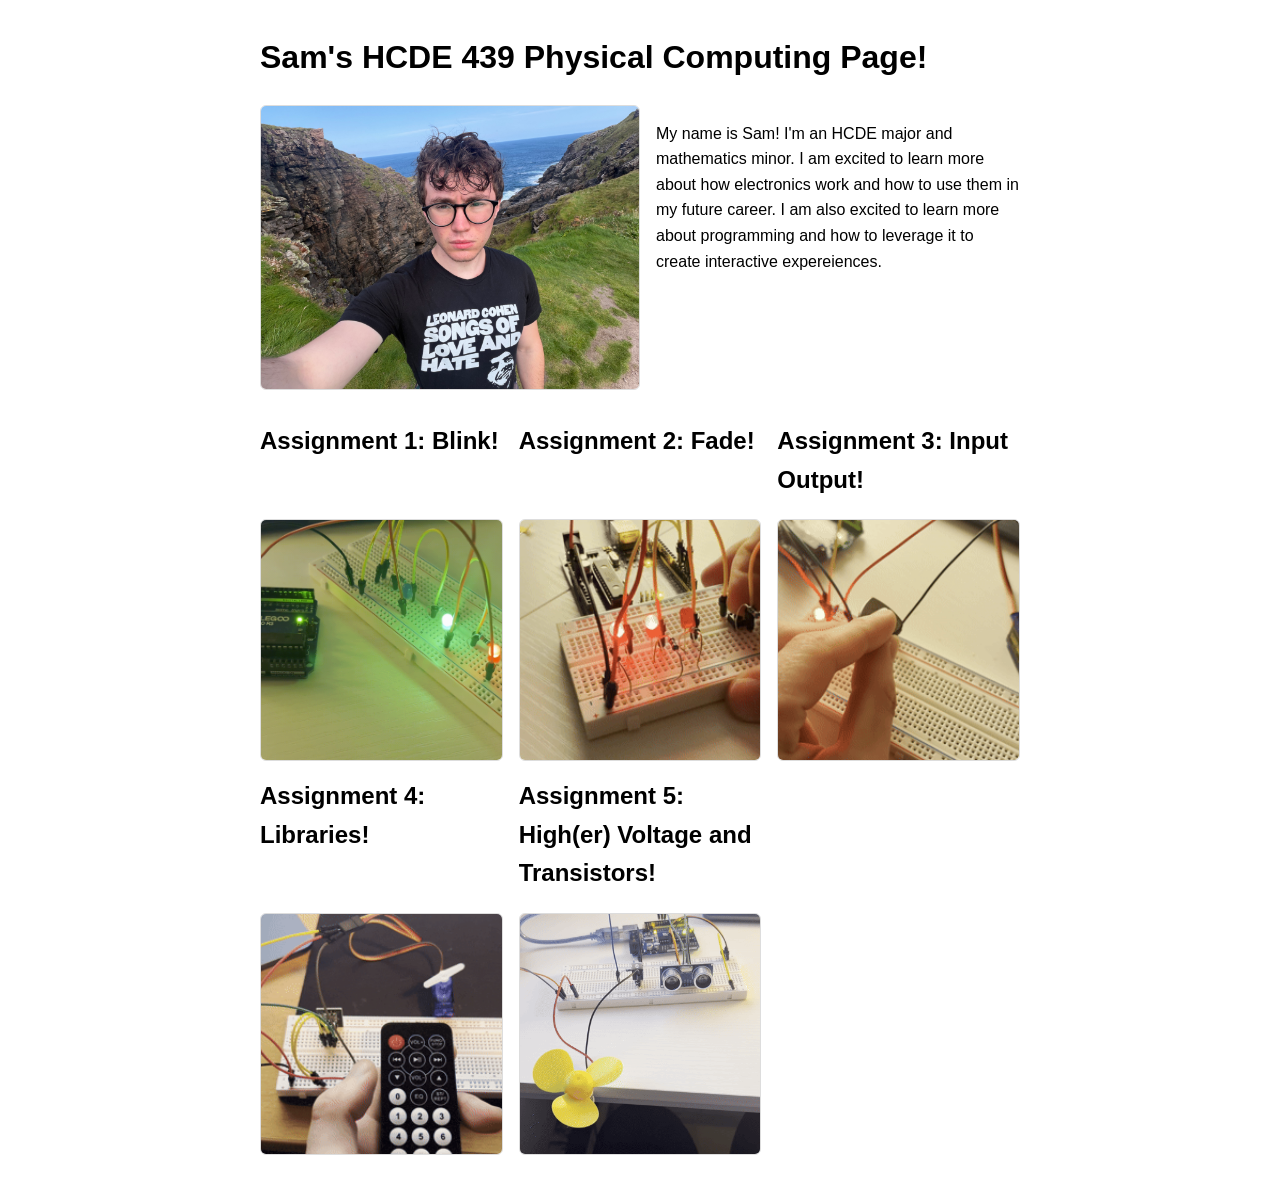
==== commit 54c583b5: "a5" ====
--- a/docs/index.html
+++ b/docs/index.html
@@ -48,6 +48,13 @@
         </a>
         <img src="a4/a4demo.gif" />
       </div>
+
+      <div class="assignment">
+        <a href="a5/a5.html">
+          <h2>Assignment 5: High(er) Voltage and Transistors!</h2>
+        </a>
+        <img src="a5/a5demo.gif" />
+      </div>
     </div>
   </body>
 </html>
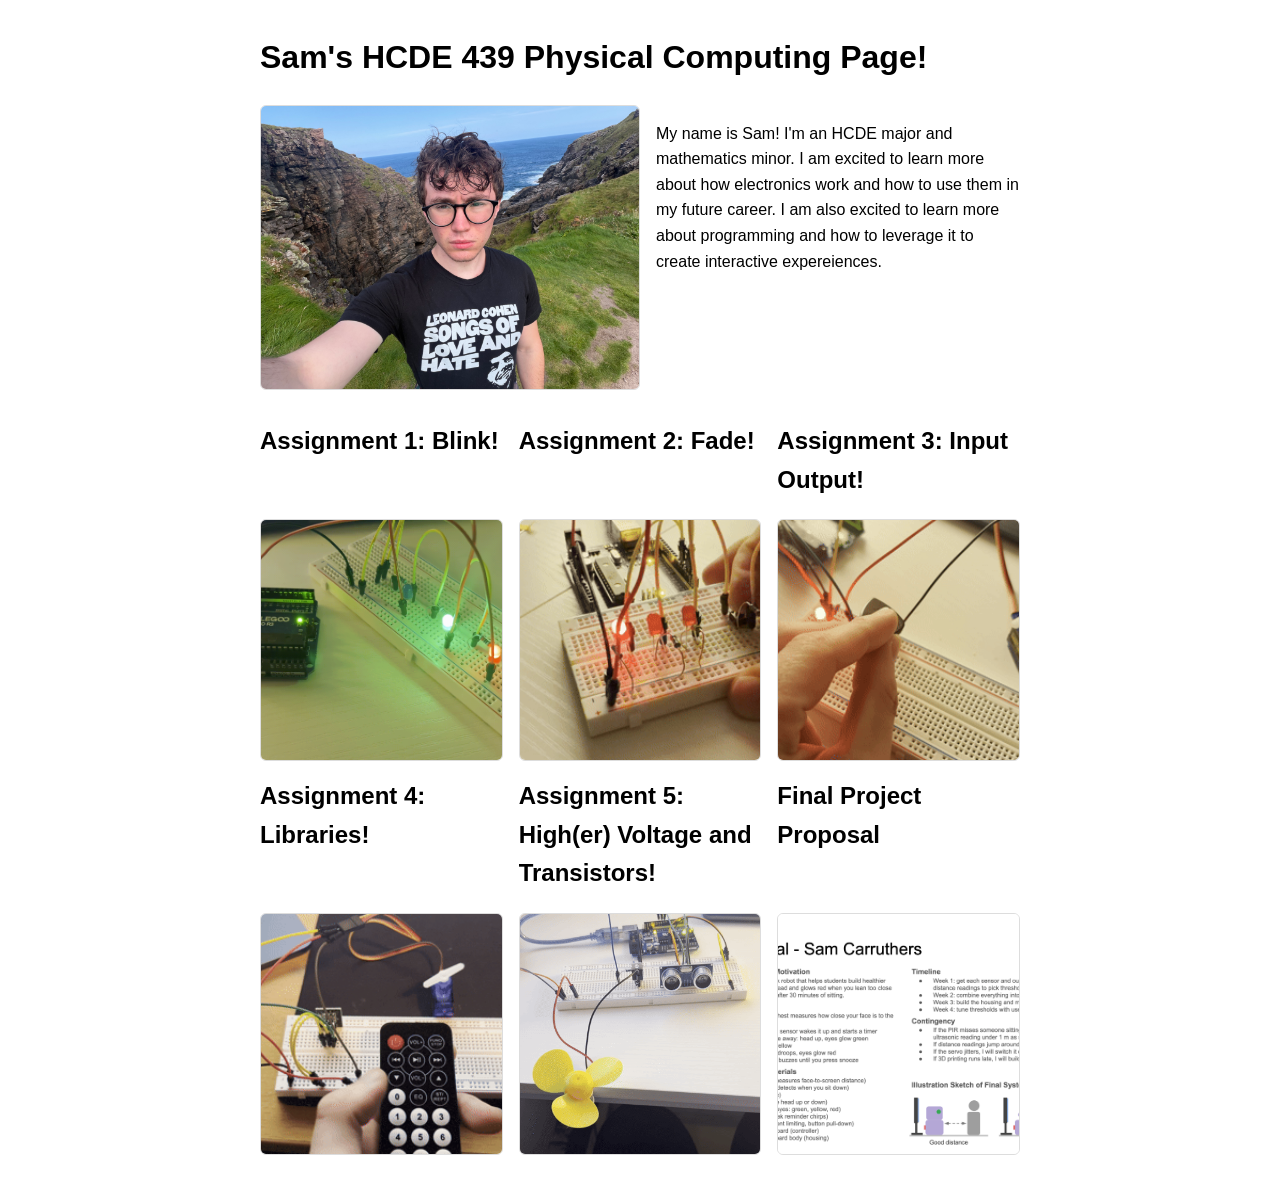
==== commit e38e37ec: "final project proposal" ====
--- a/docs/index.html
+++ b/docs/index.html
@@ -55,6 +55,12 @@
         </a>
         <img src="a5/a5demo.gif" />
       </div>
+      <div class="assignment">
+        <a href="final/proposal.html">
+          <h2>Final Project Proposal</h2>
+        </a>
+        <img src="final/proposal.png" />
+      </div>
     </div>
   </body>
 </html>
